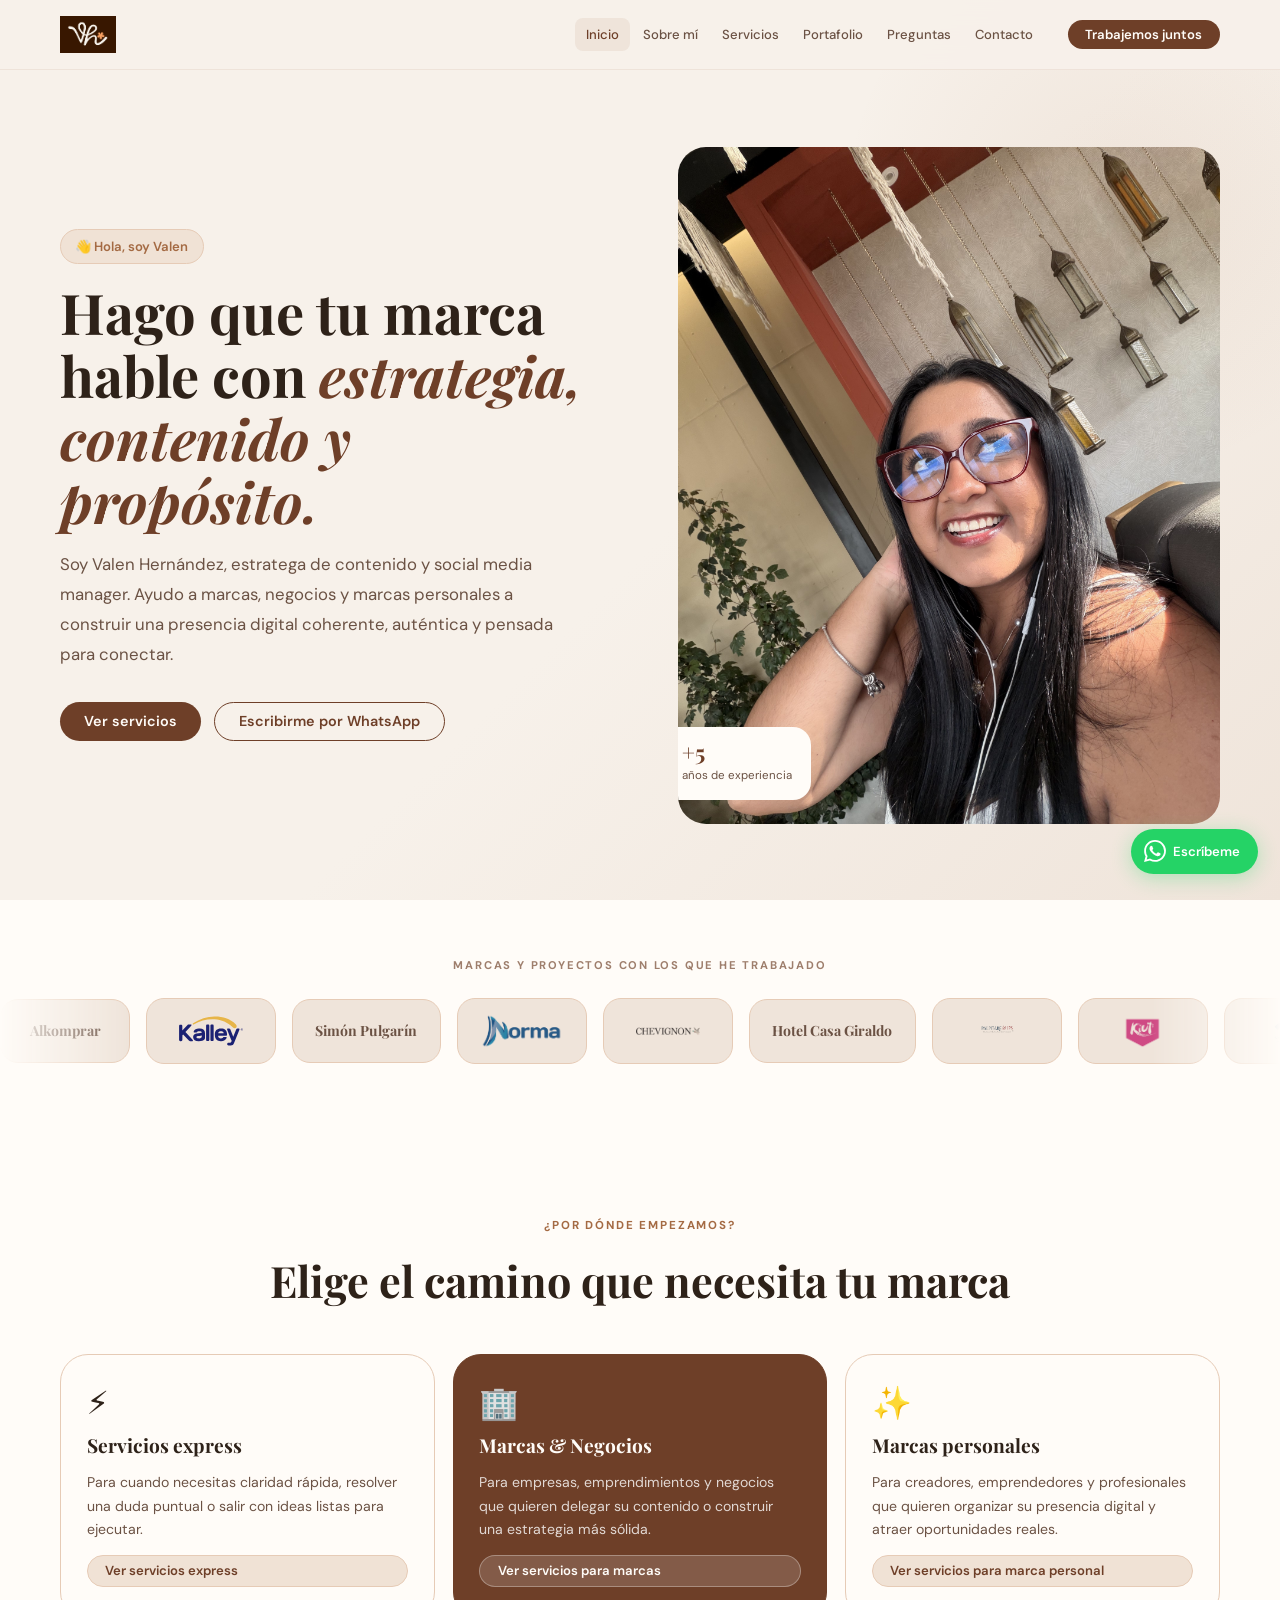
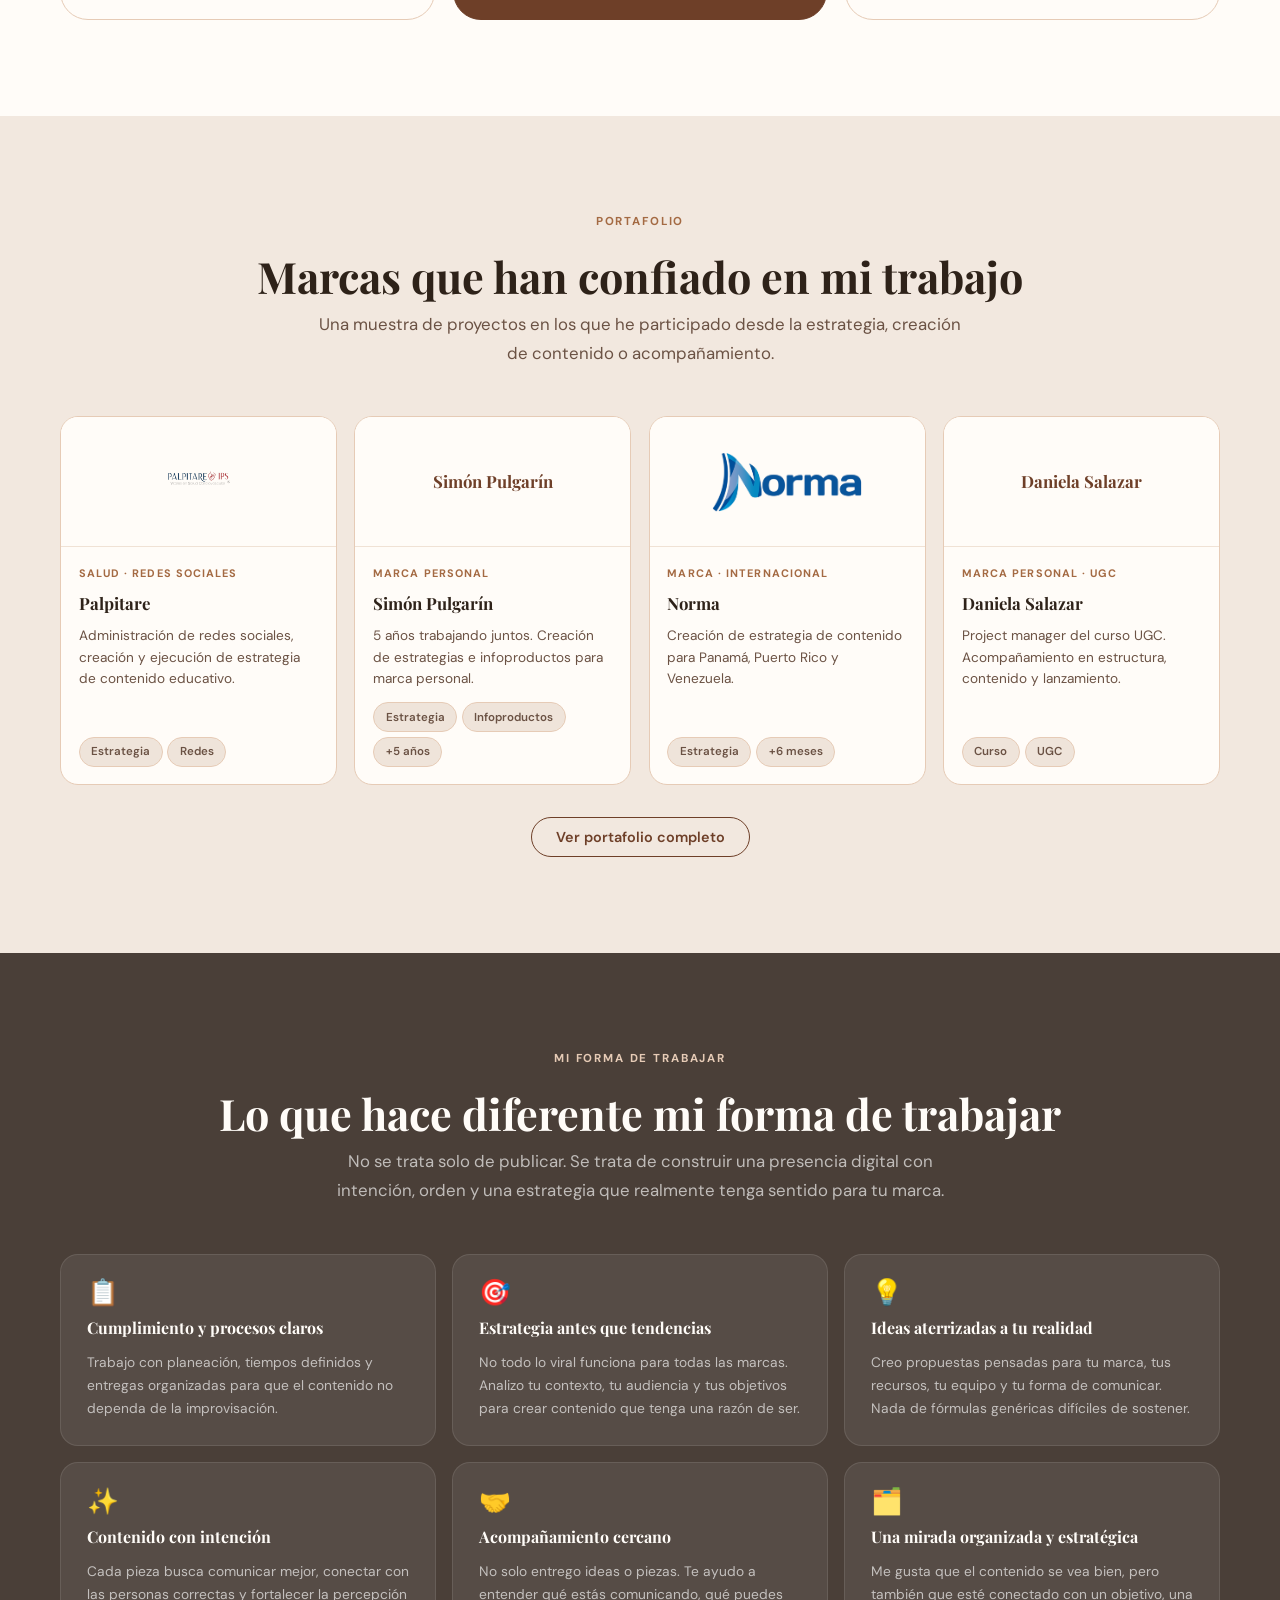
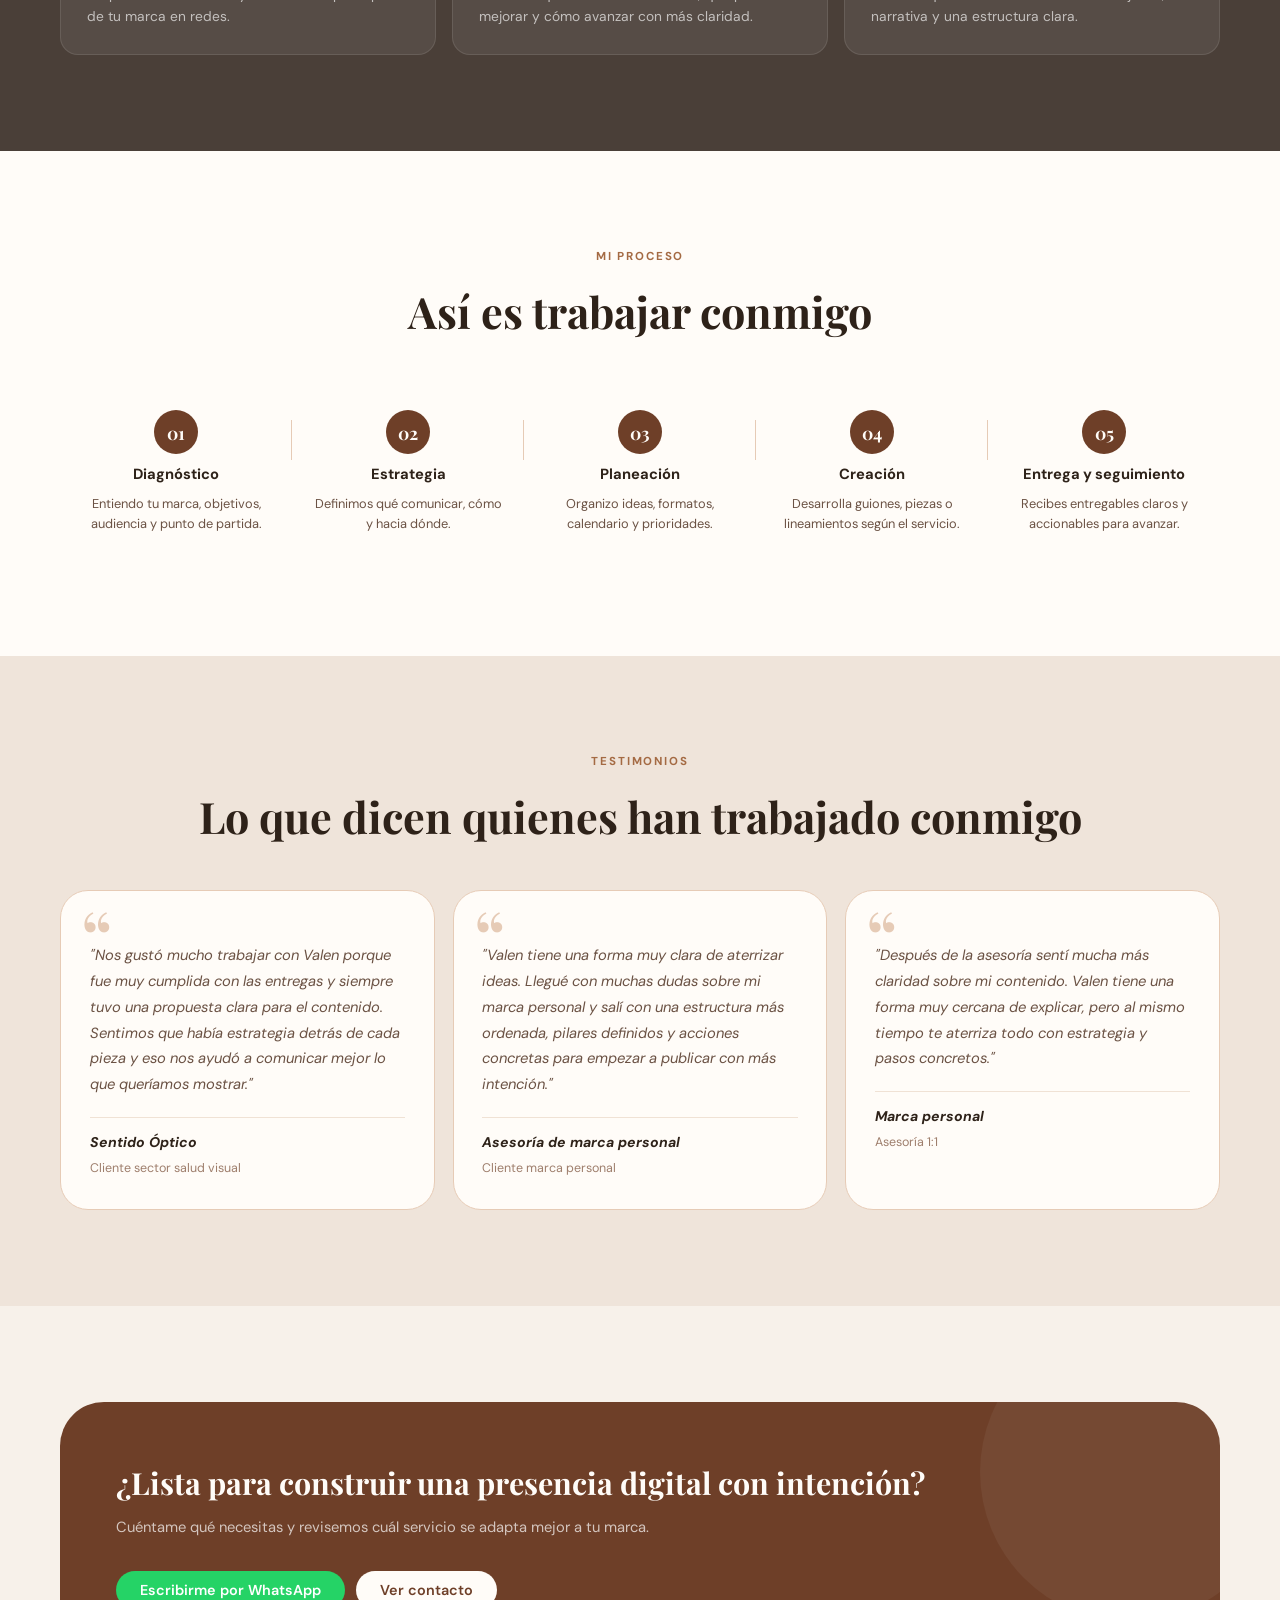
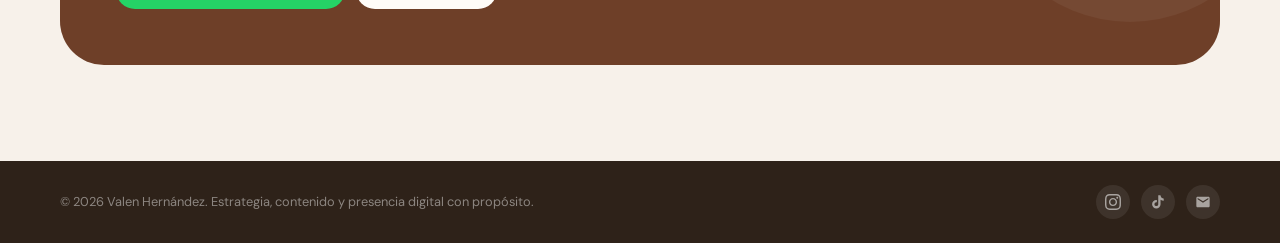
==== index.html @ d4bdb326 "Portfolio Valen Hernández v2 - sitio completo" ====
<!DOCTYPE html>
<html lang="es">
<head>
  <meta charset="UTF-8" />
  <meta name="viewport" content="width=device-width, initial-scale=1.0" />
  <title>Valen Hernández · Estratega de Contenido y Social Media Manager</title>
  <meta name="description" content="Ayudo a marcas, negocios y marcas personales a construir una presencia digital coherente, auténtica y pensada para conectar." />
  <meta property="og:title" content="Valen Hernández · Estratega de Contenido" />
  <meta property="og:description" content="Estrategia, contenido y presencia digital con propósito." />
  <meta property="og:url" content="https://soyvalenhernandez.com" />
  <link rel="icon" href="assets/icons/favicon.png" />
  <link rel="preconnect" href="https://fonts.googleapis.com" />
  <link rel="preconnect" href="https://fonts.gstatic.com" crossorigin />
  <link href="https://fonts.googleapis.com/css2?family=Playfair+Display:ital,wght@0,400;0,600;0,700;1,400&family=DM+Sans:opsz,wght@9..40,300;9..40,400;9..40,500;9..40,600&display=swap" rel="stylesheet" />
  <link rel="stylesheet" href="styles.css" />
</head>
<body>
<header class="navbar" id="navbar">
  <div class="navbar__inner">
    <a href="index.html" class="navbar__logo"><img src="assets/logos/logo.png" alt="Valen Hernández" class="navbar__logo-img" /></a>
    <nav class="navbar__nav" aria-label="Navegación principal">
      <a href="index.html" class="nav-link active">Inicio</a>
      <a href="sobre-mi.html" class="nav-link">Sobre mí</a>
      <a href="servicios.html" class="nav-link">Servicios</a>
      <a href="portafolio.html" class="nav-link">Portafolio</a>
      <a href="faq.html" class="nav-link">Preguntas</a>
      <a href="contacto.html" class="nav-link">Contacto</a>
    </nav>
    <a href="https://wa.me/573104704939?text=Hola%20Valen%2C%20quiero%20información%20sobre%20tus%20servicios" class="btn btn-primary btn-sm navbar__cta" target="_blank" rel="noopener">Trabajemos juntos</a>
    <button class="hamburger" id="hamburger" aria-label="Abrir menú" aria-expanded="false"><span></span><span></span><span></span></button>
  </div>
</header>
<div class="mobile-menu" id="mobileMenu" aria-hidden="true">
  <a href="index.html" class="nav-link">Inicio</a>
  <a href="sobre-mi.html" class="nav-link">Sobre mí</a>
  <a href="servicios.html" class="nav-link">Servicios</a>
  <a href="portafolio.html" class="nav-link">Portafolio</a>
  <a href="faq.html" class="nav-link">Preguntas frecuentes</a>
  <a href="contacto.html" class="nav-link">Contacto</a>
  <a href="https://wa.me/573104704939?text=Hola%20Valen%2C%20quiero%20información%20sobre%20tus%20servicios" class="btn btn-primary" target="_blank" rel="noopener">Escribirme por WhatsApp</a>
</div>
<main>

<!-- HERO -->
<section class="hero" aria-label="Presentación principal">
  <div class="container">
    <div class="hero__grid">
      <div class="hero__text">
        <span class="hero__eyebrow reveal">👋 Hola, soy Valen</span>
        <h1 class="hero__title reveal">Hago que tu marca hable con <em>estrategia, contenido y propósito.</em></h1>
        <p class="hero__desc reveal">Soy Valen Hernández, estratega de contenido y social media manager. Ayudo a marcas, negocios y marcas personales a construir una presencia digital coherente, auténtica y pensada para conectar.</p>
        <div class="hero__btns reveal">
          <a href="servicios.html" class="btn btn-primary">Ver servicios</a>
          <a href="https://wa.me/573104704939?text=Hola%20Valen%2C%20quiero%20información%20sobre%20tus%20servicios" class="btn btn-outline" target="_blank" rel="noopener">Escribirme por WhatsApp</a>
        </div>
      </div>
      <div class="hero__photo-col reveal from-right">
        <div class="hero__photo-frame">
          <img src="assets/images/foto-hero.jpg" alt="Valen Hernández" onload="this.nextElementSibling.style.display='none'" onerror="this.style.display='none'" />
          <div class="hero__photo-placeholder"><span style="font-size:2.5rem">📸</span><span>Tu foto aquí<br><small>assets/images/foto-hero.jpg</small></span></div>
          <div class="hero__badge"><span class="hero__badge-num">+5</span><span class="hero__badge-text">años de experiencia</span></div>
        </div>
        <div class="hero__deco"></div>
      </div>
    </div>
  </div>
</section>

<!-- CLIENTS -->
<section class="clients-section" aria-label="Marcas con las que he trabajado">
  <p class="clients-section__label">Marcas y proyectos con los que he trabajado</p>
  <div class="carousel-track-wrap">
    <div class="carousel-track">
      <div class="carousel-item carousel-item--text">Alkomprar</div>
      <div class="carousel-item"><img src="assets/logos/kalley.svg" alt="Kalley" /></div>
      <div class="carousel-item carousel-item--text">Simón Pulgarín</div>
      <div class="carousel-item"><img src="assets/logos/norma.png" alt="Norma" /></div>
      <div class="carousel-item"><img src="assets/logos/chevignon.png" alt="Chevignon" /></div>
      <div class="carousel-item carousel-item--text">Hotel Casa Giraldo</div>
      <div class="carousel-item"><img src="assets/logos/palpitare.png" alt="Palpitare" /></div>
      <div class="carousel-item"><img src="assets/logos/kiut.png" alt="Kiut" /></div>
      <div class="carousel-item"><img src="assets/logos/sentido-optico.png" alt="Sentido Óptico" /></div>
      <div class="carousel-item carousel-item--text">Daniela Salazar</div>
      <div class="carousel-item carousel-item--text">Alkomprar</div>
      <div class="carousel-item"><img src="assets/logos/kalley.svg" alt="Kalley" /></div>
      <div class="carousel-item carousel-item--text">Simón Pulgarín</div>
      <div class="carousel-item"><img src="assets/logos/norma.png" alt="Norma" /></div>
      <div class="carousel-item"><img src="assets/logos/chevignon.png" alt="Chevignon" /></div>
      <div class="carousel-item carousel-item--text">Hotel Casa Giraldo</div>
      <div class="carousel-item"><img src="assets/logos/palpitare.png" alt="Palpitare" /></div>
      <div class="carousel-item"><img src="assets/logos/kiut.png" alt="Kiut" /></div>
      <div class="carousel-item"><img src="assets/logos/sentido-optico.png" alt="Sentido Óptico" /></div>
      <div class="carousel-item carousel-item--text">Daniela Salazar</div>
    </div>
  </div>
</section>

<!-- CAMINOS -->
<section class="section section--bg-white" aria-label="Caminos">
  <div class="container">
    <div class="section__head centered">
      <span class="section-label reveal">¿Por dónde empezamos?</span>
      <h2 class="section-title reveal">Elige el camino que necesita tu marca</h2>
    </div>
    <div class="paths-grid">
      <div class="path-card reveal"><div class="path-card__icon">⚡</div><h3 class="path-card__title">Servicios express</h3><p class="path-card__desc">Para cuando necesitas claridad rápida, resolver una duda puntual o salir con ideas listas para ejecutar.</p><a href="servicios.html#express" class="btn btn-cream btn-sm">Ver servicios express</a></div>
      <div class="path-card path-card--featured reveal"><div class="path-card__icon">🏢</div><h3 class="path-card__title">Marcas &amp; Negocios</h3><p class="path-card__desc">Para empresas, emprendimientos y negocios que quieren delegar su contenido o construir una estrategia más sólida.</p><a href="servicios.html#marcas" class="btn btn-cream btn-sm">Ver servicios para marcas</a></div>
      <div class="path-card reveal"><div class="path-card__icon">✨</div><h3 class="path-card__title">Marcas personales</h3><p class="path-card__desc">Para creadores, emprendedores y profesionales que quieren organizar su presencia digital y atraer oportunidades reales.</p><a href="servicios.html#personal" class="btn btn-cream btn-sm">Ver servicios para marca personal</a></div>
    </div>
  </div>
</section>

<!-- PORTAFOLIO DESTACADO -->
<section class="section section--bg-section" aria-label="Portafolio destacado">
  <div class="container">
    <div class="section__head centered">
      <span class="section-label reveal">Portafolio</span>
      <h2 class="section-title reveal">Marcas que han confiado en mi trabajo</h2>
      <p class="section-subtitle reveal">Una muestra de proyectos en los que he participado desde la estrategia, creación de contenido o acompañamiento.</p>
    </div>
    <div class="portfolio-grid">
      <div class="portfolio-card reveal" onclick="window.location.href='portafolio.html'">
        <div class="portfolio-card__thumb"><img src="assets/logos/palpitare.png" alt="Palpitare" /><div class="portfolio-card__overlay"><span>Ver más →</span></div></div>
        <div class="portfolio-card__body"><span class="portfolio-card__cat">Salud · Redes sociales</span><h3 class="portfolio-card__name">Palpitare</h3><p class="portfolio-card__desc">Administración de redes sociales, creación y ejecución de estrategia de contenido educativo.</p><div class="portfolio-card__chips"><span class="chip">Estrategia</span><span class="chip">Redes</span></div></div>
      </div>
      <div class="portfolio-card reveal" onclick="window.location.href='portafolio.html'">
        <div class="portfolio-card__thumb portfolio-card__thumb--text">Simón Pulgarín<div class="portfolio-card__overlay"><span>Ver más →</span></div></div>
        <div class="portfolio-card__body"><span class="portfolio-card__cat">Marca personal</span><h3 class="portfolio-card__name">Simón Pulgarín</h3><p class="portfolio-card__desc">5 años trabajando juntos. Creación de estrategias e infoproductos para marca personal.</p><div class="portfolio-card__chips"><span class="chip">Estrategia</span><span class="chip">Infoproductos</span><span class="chip">+5 años</span></div></div>
      </div>
      <div class="portfolio-card reveal" onclick="window.location.href='portafolio.html'">
        <div class="portfolio-card__thumb"><img src="assets/logos/norma.png" alt="Norma" /><div class="portfolio-card__overlay"><span>Ver más →</span></div></div>
        <div class="portfolio-card__body"><span class="portfolio-card__cat">Marca · Internacional</span><h3 class="portfolio-card__name">Norma</h3><p class="portfolio-card__desc">Creación de estrategia de contenido para Panamá, Puerto Rico y Venezuela.</p><div class="portfolio-card__chips"><span class="chip">Estrategia</span><span class="chip">+6 meses</span></div></div>
      </div>
      <div class="portfolio-card reveal" onclick="window.location.href='portafolio.html'">
        <div class="portfolio-card__thumb portfolio-card__thumb--text">Daniela Salazar<div class="portfolio-card__overlay"><span>Ver más →</span></div></div>
        <div class="portfolio-card__body"><span class="portfolio-card__cat">Marca personal · UGC</span><h3 class="portfolio-card__name">Daniela Salazar</h3><p class="portfolio-card__desc">Project manager del curso UGC. Acompañamiento en estructura, contenido y lanzamiento.</p><div class="portfolio-card__chips"><span class="chip">Curso</span><span class="chip">UGC</span></div></div>
      </div>
    </div>
    <div style="text-align:center;margin-top:2rem" class="reveal"><a href="portafolio.html" class="btn btn-outline">Ver portafolio completo</a></div>
  </div>
</section>

<!-- DIFERENCIADORES -->
<section class="section section--bg-dark" aria-label="Mi forma de trabajar">
  <div class="container">
    <div class="section__head centered">
      <span class="section-label reveal">Mi forma de trabajar</span>
      <h2 class="section-title reveal">Lo que hace diferente mi forma de trabajar</h2>
      <p class="section-subtitle reveal">No se trata solo de publicar. Se trata de construir una presencia digital con intención, orden y una estrategia que realmente tenga sentido para tu marca.</p>
    </div>
    <div class="diff-grid">
      <div class="diff-card reveal"><div class="diff-card__icon">📋</div><h3 class="diff-card__title">Cumplimiento y procesos claros</h3><p class="diff-card__desc">Trabajo con planeación, tiempos definidos y entregas organizadas para que el contenido no dependa de la improvisación.</p></div>
      <div class="diff-card reveal"><div class="diff-card__icon">🎯</div><h3 class="diff-card__title">Estrategia antes que tendencias</h3><p class="diff-card__desc">No todo lo viral funciona para todas las marcas. Analizo tu contexto, tu audiencia y tus objetivos para crear contenido que tenga una razón de ser.</p></div>
      <div class="diff-card reveal"><div class="diff-card__icon">💡</div><h3 class="diff-card__title">Ideas aterrizadas a tu realidad</h3><p class="diff-card__desc">Creo propuestas pensadas para tu marca, tus recursos, tu equipo y tu forma de comunicar. Nada de fórmulas genéricas difíciles de sostener.</p></div>
      <div class="diff-card reveal"><div class="diff-card__icon">✨</div><h3 class="diff-card__title">Contenido con intención</h3><p class="diff-card__desc">Cada pieza busca comunicar mejor, conectar con las personas correctas y fortalecer la percepción de tu marca en redes.</p></div>
      <div class="diff-card reveal"><div class="diff-card__icon">🤝</div><h3 class="diff-card__title">Acompañamiento cercano</h3><p class="diff-card__desc">No solo entrego ideas o piezas. Te ayudo a entender qué estás comunicando, qué puedes mejorar y cómo avanzar con más claridad.</p></div>
      <div class="diff-card reveal"><div class="diff-card__icon">🗂️</div><h3 class="diff-card__title">Una mirada organizada y estratégica</h3><p class="diff-card__desc">Me gusta que el contenido se vea bien, pero también que esté conectado con un objetivo, una narrativa y una estructura clara.</p></div>
    </div>
  </div>
</section>

<!-- PROCESO -->
<section class="section section--bg-white" aria-label="Proceso">
  <div class="container">
    <div class="section__head centered">
      <span class="section-label reveal">Mi proceso</span>
      <h2 class="section-title reveal">Así es trabajar conmigo</h2>
    </div>
    <div class="process-list">
      <div class="process-step reveal"><div class="process-step__num">01</div><h3 class="process-step__title">Diagnóstico</h3><p class="process-step__desc">Entiendo tu marca, objetivos, audiencia y punto de partida.</p></div>
      <div class="process-step reveal"><div class="process-step__num">02</div><h3 class="process-step__title">Estrategia</h3><p class="process-step__desc">Definimos qué comunicar, cómo y hacia dónde.</p></div>
      <div class="process-step reveal"><div class="process-step__num">03</div><h3 class="process-step__title">Planeación</h3><p class="process-step__desc">Organizo ideas, formatos, calendario y prioridades.</p></div>
      <div class="process-step reveal"><div class="process-step__num">04</div><h3 class="process-step__title">Creación</h3><p class="process-step__desc">Desarrolla guiones, piezas o lineamientos según el servicio.</p></div>
      <div class="process-step reveal"><div class="process-step__num">05</div><h3 class="process-step__title">Entrega y seguimiento</h3><p class="process-step__desc">Recibes entregables claros y accionables para avanzar.</p></div>
    </div>
  </div>
</section>

<!-- TESTIMONIOS -->
<section class="section section--bg-warm" aria-label="Testimonios">
  <div class="container">
    <div class="section__head centered">
      <span class="section-label reveal">Testimonios</span>
      <h2 class="section-title reveal">Lo que dicen quienes han trabajado conmigo</h2>
    </div>
    <div class="testimonials-grid">
      <blockquote class="testimonial-card reveal"><p class="testimonial-card__text">"Nos gustó mucho trabajar con Valen porque fue muy cumplida con las entregas y siempre tuvo una propuesta clara para el contenido. Sentimos que había estrategia detrás de cada pieza y eso nos ayudó a comunicar mejor lo que queríamos mostrar."</p><footer class="testimonial-card__footer"><cite class="testimonial-card__name">Sentido Óptico</cite><span class="testimonial-card__role">Cliente sector salud visual</span></footer></blockquote>
      <blockquote class="testimonial-card reveal"><p class="testimonial-card__text">"Valen tiene una forma muy clara de aterrizar ideas. Llegué con muchas dudas sobre mi marca personal y salí con una estructura más ordenada, pilares definidos y acciones concretas para empezar a publicar con más intención."</p><footer class="testimonial-card__footer"><cite class="testimonial-card__name">Asesoría de marca personal</cite><span class="testimonial-card__role">Cliente marca personal</span></footer></blockquote>
      <blockquote class="testimonial-card reveal"><p class="testimonial-card__text">"Después de la asesoría sentí mucha más claridad sobre mi contenido. Valen tiene una forma muy cercana de explicar, pero al mismo tiempo te aterriza todo con estrategia y pasos concretos."</p><footer class="testimonial-card__footer"><cite class="testimonial-card__name">Marca personal</cite><span class="testimonial-card__role">Asesoría 1:1</span></footer></blockquote>
    </div>
  </div>
</section>

<!-- CTA -->
<section class="section"><div class="container"><div class="cta-banner reveal scale-in"><div class="cta-banner__text"><h2 class="cta-banner__title">¿Lista para construir una presencia digital con intención?</h2><p class="cta-banner__sub">Cuéntame qué necesitas y revisemos cuál servicio se adapta mejor a tu marca.</p></div><div class="cta-banner__btns"><a href="https://wa.me/573104704939?text=Hola%20Valen%2C%20quiero%20información%20sobre%20tus%20servicios" class="btn btn-wa" target="_blank" rel="noopener">Escribirme por WhatsApp</a><a href="contacto.html" class="btn btn-white">Ver contacto</a></div></div></div></section>

</main>
<footer class="footer"><div class="container footer__inner"><p class="footer__copy">© 2026 Valen Hernández. Estrategia, contenido y presencia digital con propósito.</p><div class="footer__social"><a href="https://www.instagram.com/vaalenhernandez_" target="_blank" rel="noopener" aria-label="Instagram"><svg width="16" height="16" viewBox="0 0 24 24" fill="currentColor"><path d="M12 2.163c3.204 0 3.584.012 4.85.07 3.252.148 4.771 1.691 4.919 4.919.058 1.265.069 1.645.069 4.849 0 3.205-.012 3.584-.069 4.849-.149 3.225-1.664 4.771-4.919 4.919-1.266.058-1.644.07-4.85.07-3.204 0-3.584-.012-4.849-.07-3.26-.149-4.771-1.699-4.919-4.92-.058-1.265-.07-1.644-.07-4.849 0-3.204.013-3.583.07-4.849.149-3.227 1.664-4.771 4.919-4.919 1.266-.057 1.645-.069 4.849-.069zm0-2.163c-3.259 0-3.667.014-4.947.072-4.358.2-6.78 2.618-6.98 6.98-.059 1.281-.073 1.689-.073 4.948 0 3.259.014 3.668.072 4.948.2 4.358 2.618 6.78 6.98 6.98 1.281.058 1.689.072 4.948.072 3.259 0 3.668-.014 4.948-.072 4.354-.2 6.782-2.618 6.979-6.98.059-1.28.073-1.689.073-4.948 0-3.259-.014-3.667-.072-4.947-.196-4.354-2.617-6.78-6.979-6.98-1.281-.059-1.69-.073-4.949-.073zm0 5.838c-3.403 0-6.162 2.759-6.162 6.162s2.759 6.163 6.162 6.163 6.162-2.759 6.162-6.163c0-3.403-2.759-6.162-6.162-6.162zm0 10.162c-2.209 0-4-1.79-4-4 0-2.209 1.791-4 4-4s4 1.791 4 4c0 2.21-1.791 4-4 4zm6.406-11.845c-.796 0-1.441.645-1.441 1.44s.645 1.44 1.441 1.44c.795 0 1.439-.645 1.439-1.44s-.644-1.44-1.439-1.44z"/></svg></a><a href="https://www.tiktok.com/@vaalenhernandez_" target="_blank" rel="noopener" aria-label="TikTok"><svg width="16" height="16" viewBox="0 0 24 24" fill="currentColor"><path d="M19.59 6.69a4.83 4.83 0 01-3.77-4.25V2h-3.45v13.67a2.89 2.89 0 01-2.88 2.5 2.89 2.89 0 01-2.89-2.89 2.89 2.89 0 012.89-2.89c.28 0 .54.04.79.1V9.01a6.33 6.33 0 00-.79-.05 6.34 6.34 0 00-6.34 6.34 6.34 6.34 0 006.34 6.34 6.34 6.34 0 006.33-6.34V8.69a8.18 8.18 0 004.78 1.52V6.76a4.85 4.85 0 01-1.01-.07z"/></svg></a><a href="mailto:Valen0118h@gmail.com" aria-label="Correo"><svg width="16" height="16" viewBox="0 0 24 24" fill="currentColor"><path d="M20 4H4c-1.1 0-2 .9-2 2v12c0 1.1.9 2 2 2h16c1.1 0 2-.9 2-2V6c0-1.1-.9-2-2-2zm0 4l-8 5-8-5V6l8 5 8-5v2z"/></svg></a></div></div></footer>
<a href="https://wa.me/573104704939?text=Hola%20Valen%2C%20quiero%20información%20sobre%20tus%20servicios" class="wa-float" target="_blank" rel="noopener" aria-label="WhatsApp"><svg width="22" height="22" viewBox="0 0 24 24" fill="currentColor"><path d="M17.472 14.382c-.297-.149-1.758-.867-2.03-.967-.273-.099-.471-.148-.67.15-.197.297-.767.966-.94 1.164-.173.199-.347.223-.644.075-.297-.15-1.255-.463-2.39-1.475-.883-.788-1.48-1.761-1.653-2.059-.173-.297-.018-.458.13-.606.134-.133.298-.347.446-.52.149-.174.198-.298.298-.497.099-.198.05-.371-.025-.52-.075-.149-.669-1.612-.916-2.207-.242-.579-.487-.5-.669-.51-.173-.008-.371-.01-.57-.01-.198 0-.52.074-.792.372-.272.297-1.04 1.016-1.04 2.479 0 1.462 1.065 2.875 1.213 3.074.149.198 2.096 3.2 5.077 4.487.709.306 1.262.489 1.694.625.712.227 1.36.195 1.871.118.571-.085 1.758-.719 2.006-1.413.248-.694.248-1.289.173-1.413-.074-.124-.272-.198-.57-.347m-5.421 7.403h-.004a9.87 9.87 0 01-5.031-1.378l-.361-.214-3.741.982.998-3.648-.235-.374a9.86 9.86 0 01-1.51-5.26c.001-5.45 4.436-9.884 9.888-9.884 2.64 0 5.122 1.03 6.988 2.898a9.825 9.825 0 012.893 6.994c-.003 5.45-4.437 9.884-9.885 9.884m8.413-18.297A11.815 11.815 0 0012.05 0C5.495 0 .16 5.335.157 11.892c0 2.096.547 4.142 1.588 5.945L.057 24l6.305-1.654a11.882 11.882 0 005.683 1.448h.005c6.554 0 11.89-5.335 11.893-11.893a11.821 11.821 0 00-3.48-8.413z"/></svg><span class="wa-float__label">Escríbeme</span></a>
<button class="back-top" id="backTop" aria-label="Volver arriba">↑</button>
<script src="script.js"></script>
</body>
</html>
---- styles.css ----
/* =============================================
   VALEN HERNÁNDEZ · PORTFOLIO v2
   styles.css — shared across all pages
   ============================================= */

:root {
  --bg:         #F7F1EA;
  --bg-warm:    #EFE4DA;
  --bg-section: #F2E8DF;
  --bg-dark:    #4A3F38;
  --brown:      #6E3F28;
  --brown-mid:  #A46A43;
  --cream:      #E6CBB6;
  --cream-light:#F0E2D5;
  --text:       #2E2219;
  --text-mid:   #6B5244;
  --text-light: #9E7E6C;
  --white:      #FFFCF8;
  --accent:     #A46A43;
  --green:      #25D366;

  --radius-sm:  10px;
  --radius-md:  18px;
  --radius-lg:  28px;
  --radius-xl:  44px;

  --shadow-sm:  0 2px 12px rgba(59,45,39,.07);
  --shadow-md:  0 8px 32px rgba(59,45,39,.12);
  --shadow-lg:  0 24px 64px rgba(59,45,39,.16);

  --font-heading: 'Playfair Display', Georgia, serif;
  --font-body:    'DM Sans', system-ui, sans-serif;

  --nav-h: 70px;
  --max-w: 1160px;
  --gap:   clamp(16px, 3vw, 40px);
}

/* --- RESET --- */
*, *::before, *::after { box-sizing: border-box; margin: 0; padding: 0; }
html { scroll-behavior: smooth; }
body {
  font-family: var(--font-body);
  background: var(--bg);
  color: var(--text);
  line-height: 1.65;
  overflow-x: hidden;
}
img { max-width: 100%; height: auto; display: block; }
a   { color: inherit; text-decoration: none; }
button { cursor: pointer; border: none; background: none; font-family: inherit; }
ul { list-style: none; }

.container {
  width: min(var(--max-w), 100% - 40px);
  margin-inline: auto;
}

/* --- TYPOGRAPHY UTILITIES --- */
.section-label {
  display: inline-block;
  font-size: .72rem;
  font-weight: 700;
  letter-spacing: .16em;
  text-transform: uppercase;
  color: var(--brown-mid);
  margin-bottom: .75rem;
}
.section-title {
  font-family: var(--font-heading);
  font-size: clamp(1.75rem, 3.5vw, 2.7rem);
  font-weight: 700;
  line-height: 1.18;
  color: var(--text);
}
.section-title em { font-style: italic; color: var(--brown); }
.section-subtitle {
  font-size: clamp(.95rem, 1.5vw, 1.05rem);
  color: var(--text-mid);
  line-height: 1.75;
  max-width: 660px;
}
.text-center { text-align: center; }
.text-center .section-subtitle { margin-inline: auto; }

/* --- BUTTONS --- */
.btn {
  display: inline-flex;
  align-items: center;
  gap: .45rem;
  padding: .72rem 1.5rem;
  border-radius: 50px;
  font-family: var(--font-body);
  font-size: .9rem;
  font-weight: 600;
  transition: transform .22s, box-shadow .22s, background .22s, color .22s, border-color .22s;
  cursor: pointer;
  white-space: nowrap;
  line-height: 1;
}
.btn:hover  { transform: translateY(-2px); box-shadow: var(--shadow-md); }
.btn:active { transform: translateY(0); box-shadow: none; }

.btn-primary   { background: var(--brown); color: var(--white); }
.btn-primary:hover { background: #5a3220; }
.btn-outline   { background: transparent; color: var(--brown); border: 1.5px solid var(--brown); }
.btn-outline:hover { background: var(--brown); color: var(--white); }
.btn-cream     { background: var(--cream-light); color: var(--brown); border: 1.5px solid var(--cream); }
.btn-cream:hover { background: var(--brown); color: var(--white); border-color: var(--brown); }
.btn-white     { background: var(--white); color: var(--brown); }
.btn-white:hover { background: var(--cream-light); }
.btn-wa        { background: var(--green); color: #fff; }
.btn-wa:hover  { background: #1da851; }
.btn-sm        { padding: .5rem 1.1rem; font-size: .82rem; }

/* --- CHIP --- */
.chip {
  display: inline-flex;
  align-items: center;
  padding: .28rem .72rem;
  border-radius: 50px;
  font-size: .72rem;
  font-weight: 600;
  background: var(--bg-warm);
  border: 1px solid var(--cream);
  color: var(--text-mid);
}

/* =============================================
   SCROLL REVEAL
   ============================================= */
.reveal {
  opacity: 0;
  transform: translateY(28px);
  transition: opacity .6s ease, transform .6s ease;
}
.reveal.from-left  { transform: translateX(-28px); }
.reveal.from-right { transform: translateX(28px); }
.reveal.scale-in   { transform: scale(.95); }
.reveal.visible    { opacity: 1; transform: none; }

/* =============================================
   NAVBAR
   ============================================= */
.navbar {
  position: fixed;
  top: 0; left: 0; right: 0;
  z-index: 900;
  height: var(--nav-h);
  background: rgba(247,241,234,.94);
  backdrop-filter: blur(14px);
  -webkit-backdrop-filter: blur(14px);
  border-bottom: 1px solid rgba(164,106,67,.10);
  transition: box-shadow .3s;
}
.navbar.scrolled { box-shadow: var(--shadow-sm); }

.navbar__inner {
  display: flex;
  align-items: center;
  height: 100%;
  gap: 1rem;
  width: min(var(--max-w), 100% - 40px);
  margin-inline: auto;
}
.navbar__logo { display: flex; align-items: center; flex-shrink: 0; }
.navbar__logo-img { height: 38px; width: auto; display: block; object-fit: contain; }
.logo-name  { font-family: var(--font-heading); font-size: 1.05rem; font-weight: 700; color: var(--brown); }
.logo-role  { font-size: .65rem; color: var(--text-light); letter-spacing: .05em; }

.navbar__nav { display: flex; align-items: center; gap: .1rem; margin-left: auto; }
.nav-link {
  font-size: .82rem; font-weight: 500; color: var(--text-mid);
  padding: .38rem .7rem; border-radius: 8px;
  transition: background .18s, color .18s; white-space: nowrap;
}
.nav-link:hover, .nav-link.active { background: var(--bg-warm); color: var(--brown); }
.navbar__cta { margin-left: .5rem; flex-shrink: 0; }

.hamburger {
  display: none; flex-direction: column; justify-content: center;
  gap: 5px; width: 36px; height: 36px; margin-left: auto; flex-shrink: 0;
}
.hamburger span {
  display: block; width: 22px; height: 2px; background: var(--brown);
  border-radius: 2px; transition: transform .3s, opacity .3s, width .3s;
}
.hamburger.open span:nth-child(1) { transform: translateY(7px) rotate(45deg); }
.hamburger.open span:nth-child(2) { opacity: 0; width: 0; }
.hamburger.open span:nth-child(3) { transform: translateY(-7px) rotate(-45deg); }

.mobile-menu {
  position: fixed;
  inset: var(--nav-h) 0 0 0;
  background: var(--white);
  z-index: 850;
  display: flex; flex-direction: column;
  padding: 1.5rem; gap: .3rem;
  transform: translateX(100%);
  transition: transform .38s cubic-bezier(.4,0,.2,1);
  overflow-y: auto;
}
.mobile-menu.open { transform: translateX(0); }
.mobile-menu .nav-link { font-size: 1.05rem; padding: .85rem 1rem; border-radius: var(--radius-sm); border-bottom: 1px solid var(--cream-light); }
.mobile-menu .btn { margin-top: 1rem; width: 100%; justify-content: center; }

/* =============================================
   BREADCRUMB
   ============================================= */
.breadcrumb {
  padding: calc(var(--nav-h) + 16px) 0 0;
  font-size: .8rem; color: var(--text-light);
}
.breadcrumb a { color: var(--brown-mid); }
.breadcrumb a:hover { text-decoration: underline; }
.breadcrumb span { margin-inline: .35rem; }

/* =============================================
   PAGE HERO (subpages)
   ============================================= */
.page-hero {
  padding: calc(var(--nav-h) + 48px) 0 64px;
  background: linear-gradient(135deg, var(--bg) 0%, var(--bg-warm) 100%);
  position: relative; overflow: hidden;
}
.page-hero::before {
  content: '';
  position: absolute;
  width: 400px; height: 400px;
  border-radius: 50%;
  background: radial-gradient(circle, rgba(164,106,67,.1) 0%, transparent 70%);
  top: -100px; right: -80px; pointer-events: none;
}
.page-hero__inner { max-width: 680px; }
.page-hero__label { display: block; margin-bottom: .6rem; }
.page-hero__title { margin-bottom: .8rem; }
.page-hero__desc  { font-size: 1rem; color: var(--text-mid); line-height: 1.75; }

/* =============================================
   SECTION WRAPPER
   ============================================= */
.section { padding: 96px 0; }
.section--bg-warm    { background: var(--bg-warm); }
.section--bg-white   { background: var(--white); }
.section--bg-dark    { background: var(--bg-dark); }
.section--bg-section { background: var(--bg-section); }

.section__head { margin-bottom: 3rem; display: flex; flex-direction: column; gap: .5rem; }
.section__head.centered { align-items: center; text-align: center; }

/* =============================================
   HOME — HERO
   ============================================= */
.hero {
  min-height: 100vh;
  display: flex; align-items: center;
  padding-top: var(--nav-h);
  background: linear-gradient(135deg, var(--bg) 55%, var(--bg-warm) 100%);
  position: relative; overflow: hidden;
}
.hero::after {
  content: '';
  position: absolute;
  width: 560px; height: 560px; border-radius: 50%;
  background: radial-gradient(circle, rgba(164,106,67,.09) 0%, transparent 70%);
  top: -80px; right: -120px; pointer-events: none;
}
.hero__grid {
  display: grid;
  grid-template-columns: 1fr 1fr;
  gap: clamp(2rem, 6vw, 5rem);
  align-items: center;
  padding-block: 64px;
}
.hero__eyebrow {
  display: inline-flex; align-items: center; gap: .4rem;
  font-size: .82rem; font-weight: 600; color: var(--brown-mid);
  background: var(--cream-light); border: 1px solid var(--cream);
  border-radius: 50px; padding: .35rem .9rem; margin-bottom: 1.1rem;
}
.hero__title {
  font-family: var(--font-heading);
  font-size: clamp(2.1rem, 4.5vw, 3.5rem);
  font-weight: 700; line-height: 1.12; color: var(--text); margin-bottom: 1.1rem;
}
.hero__title em { font-style: italic; color: var(--brown); }
.hero__desc {
  font-size: clamp(.95rem, 1.5vw, 1.05rem); color: var(--text-mid);
  line-height: 1.78; max-width: 500px; margin-bottom: 2rem;
}
.hero__btns { display: flex; flex-wrap: wrap; gap: .8rem; }

.hero__photo-col { position: relative; }
.hero__photo-frame {
  border-radius: var(--radius-lg); overflow: hidden;
  aspect-ratio: 4/5; background: var(--cream); position: relative;
}
.hero__photo-frame img { width: 100%; height: 100%; object-fit: cover; }
.hero__photo-placeholder {
  position: absolute; inset: 0;
  display: flex; flex-direction: column; align-items: center; justify-content: center;
  gap: .5rem; color: var(--text-light); font-size: .82rem;
  text-align: center; padding: 1rem; background: var(--cream);
}
.hero__badge {
  position: absolute; bottom: 24px; left: -16px;
  background: var(--white); border-radius: var(--radius-md);
  padding: .9rem 1.2rem; box-shadow: var(--shadow-md);
  display: flex; flex-direction: column; gap: .15rem;
}
.hero__badge-num  { font-family: var(--font-heading); font-size: 1.4rem; font-weight: 700; color: var(--brown); line-height: 1; }
.hero__badge-text { font-size: .72rem; color: var(--text-mid); }
.hero__deco {
  position: absolute; top: -20px; right: -20px;
  width: 100px; height: 100px; border-radius: 50%;
  background: var(--cream); opacity: .5; z-index: -1;
}

/* =============================================
   CLIENTS CAROUSEL
   ============================================= */
.clients-section { padding: 56px 0; background: var(--white); overflow: hidden; }
.clients-section__label {
  text-align: center; font-size: .7rem; font-weight: 700;
  letter-spacing: .16em; text-transform: uppercase;
  color: var(--text-light); margin-bottom: 1.5rem;
}
.carousel-track-wrap {
  overflow: hidden;
  -webkit-mask-image: linear-gradient(to right, transparent 0%, black 10%, black 90%, transparent 100%);
  mask-image: linear-gradient(to right, transparent 0%, black 10%, black 90%, transparent 100%);
}
.carousel-track {
  display: flex; align-items: center; gap: 1rem;
  width: max-content;
  animation: carouselScroll 34s linear infinite;
}
.carousel-track:hover { animation-play-state: paused; }

@keyframes carouselScroll {
  0%   { transform: translateX(0); }
  100% { transform: translateX(-50%); }
}

.carousel-item {
  display: flex; align-items: center; justify-content: center;
  padding: .85rem 1.4rem;
  background: var(--bg-warm); border: 1px solid var(--cream);
  border-radius: var(--radius-md);
  min-width: 130px; min-height: 64px;
  flex-shrink: 0;
  transition: transform .2s, box-shadow .2s, background .2s;
}
.carousel-item:hover { transform: translateY(-3px); box-shadow: var(--shadow-sm); background: var(--white); }
.carousel-item img {
  height: 36px; width: auto; max-width: 120px;
  object-fit: contain;
  filter: grayscale(15%); opacity: .9;
  display: block;
  mix-blend-mode: multiply;
}
.carousel-item--text {
  font-family: var(--font-heading); font-size: .88rem;
  font-weight: 700; color: var(--text-mid); white-space: nowrap;
}

/* =============================================
   PATH CARDS (home)
   ============================================= */
.paths-grid {
  display: grid;
  grid-template-columns: repeat(3, 1fr);
  gap: 1.1rem;
}
.path-card {
  background: var(--white); border: 1px solid var(--cream);
  border-radius: var(--radius-lg); padding: 2rem 1.6rem;
  display: flex; flex-direction: column; gap: .9rem;
  transition: transform .28s, box-shadow .28s, border-color .28s;
  position: relative; overflow: hidden;
}
.path-card::before {
  content: ''; position: absolute; top: 0; left: 0; right: 0; height: 3px;
  background: var(--brown); transform: scaleX(0); transition: transform .28s; transform-origin: left;
}
.path-card:hover { transform: translateY(-6px); box-shadow: var(--shadow-md); }
.path-card:hover::before { transform: scaleX(1); }
.path-card--featured { background: var(--brown); border-color: var(--brown); }
.path-card--featured::before { background: var(--cream); }
.path-card--featured .path-card__title { color: var(--white); }
.path-card--featured .path-card__desc  { color: rgba(255,255,255,.8); }
.path-card--featured .btn-cream { background: rgba(255,255,255,.15); color: var(--white); border-color: rgba(255,255,255,.3); }
.path-card--featured .btn-cream:hover { background: var(--white); color: var(--brown); }
.path-card__icon  { font-size: 2rem; line-height: 1; }
.path-card__title { font-family: var(--font-heading); font-size: 1.2rem; font-weight: 700; color: var(--text); line-height: 1.25; }
.path-card__desc  { font-size: .88rem; color: var(--text-mid); line-height: 1.65; flex: 1; }

/* =============================================
   PORTFOLIO CARDS
   ============================================= */
.portfolio-grid {
  display: grid;
  grid-template-columns: repeat(auto-fill, minmax(260px, 1fr));
  gap: 1.1rem;
}
.portfolio-card {
  background: var(--white); border: 1px solid var(--cream);
  border-radius: var(--radius-md); overflow: hidden;
  display: flex; flex-direction: column;
  cursor: pointer; transition: transform .28s, box-shadow .28s;
}
.portfolio-card:hover { transform: translateY(-5px); box-shadow: var(--shadow-md); }

.portfolio-card__thumb {
  height: 130px; background: var(--white);
  display: flex; align-items: center; justify-content: center;
  padding: 1.2rem 1.5rem; position: relative; overflow: hidden;
  border-bottom: 1px solid var(--cream-light);
}
.portfolio-card__thumb img {
  max-height: 70px; max-width: 160px;
  width: auto; height: auto; object-fit: contain;
  mix-blend-mode: multiply;
}
.portfolio-card__thumb--text {
  font-family: var(--font-heading); font-size: 1.05rem;
  font-weight: 700; color: var(--brown); text-align: center;
}
.portfolio-card__overlay {
  position: absolute; inset: 0;
  background: rgba(110,63,40,.78);
  display: flex; align-items: center; justify-content: center;
  opacity: 0; transition: opacity .25s;
}
.portfolio-card:hover .portfolio-card__overlay { opacity: 1; }
.portfolio-card__overlay span { color: #fff; font-size: .82rem; font-weight: 600; }

.portfolio-card__body { padding: 1.1rem; display: flex; flex-direction: column; gap: .45rem; flex: 1; }
.portfolio-card__cat  { font-size: .68rem; font-weight: 700; text-transform: uppercase; letter-spacing: .1em; color: var(--brown-mid); }
.portfolio-card__name { font-family: var(--font-heading); font-size: 1.05rem; font-weight: 700; color: var(--text); }
.portfolio-card__desc { font-size: .85rem; color: var(--text-mid); line-height: 1.6; flex: 1; }
.portfolio-card__chips { display: flex; flex-wrap: wrap; gap: .3rem; margin-top: .3rem; }

/* =============================================
   PORTFOLIO MODAL
   ============================================= */
.modal-overlay {
  position: fixed; inset: 0; z-index: 1000;
  background: rgba(20,12,8,.72); backdrop-filter: blur(8px);
  display: flex; align-items: center; justify-content: center;
  padding: 1rem; opacity: 0; pointer-events: none; transition: opacity .3s;
}
.modal-overlay.open { opacity: 1; pointer-events: all; }

.modal {
  background: var(--white); border-radius: var(--radius-lg);
  width: min(720px, 100%); max-height: 90vh; overflow-y: auto;
  transform: translateY(20px) scale(.97);
  transition: transform .35s cubic-bezier(.34,1.4,.64,1);
  position: relative;
}
.modal-overlay.open .modal { transform: none; }

.modal__close {
  position: sticky; top: 0; z-index: 10;
  display: flex; justify-content: flex-end;
  padding: 1rem 1rem 0; background: var(--white);
}
.modal__close button {
  width: 36px; height: 36px; border-radius: 50%;
  background: var(--bg-warm); color: var(--text-mid); font-size: 1rem;
  display: flex; align-items: center; justify-content: center; transition: background .2s;
}
.modal__close button:hover { background: var(--cream); }

.modal__head {
  padding: .5rem 2rem 1.5rem;
  display: flex; align-items: center; gap: 1.2rem;
  border-bottom: 1px solid var(--cream-light);
}
.modal__logo {
  width: 80px; height: 64px; border-radius: var(--radius-sm);
  background: var(--bg-warm); display: flex; align-items: center; justify-content: center;
  flex-shrink: 0; overflow: hidden;
}
.modal__logo img { max-width: 68px; max-height: 48px; object-fit: contain; }
.modal__logo--text {
  font-family: var(--font-heading); font-size: .88rem; font-weight: 700;
  color: var(--brown); text-align: center; padding: .5rem; line-height: 1.3;
}
.modal__client-name { font-family: var(--font-heading); font-size: 1.5rem; font-weight: 700; color: var(--text); }
.modal__client-cat  { font-size: .8rem; color: var(--text-light); margin-top: .2rem; }

.modal__body { padding: 1.5rem 2rem 2rem; display: flex; flex-direction: column; gap: 1.5rem; }
.modal__block-title {
  font-size: .7rem; font-weight: 700; letter-spacing: .14em;
  text-transform: uppercase; color: var(--brown-mid); margin-bottom: .6rem;
}
.modal__chips   { display: flex; flex-wrap: wrap; gap: .4rem; }
.modal-chip {
  background: var(--cream-light); color: var(--brown-mid);
  border: 1px solid var(--cream); border-radius: 50px;
  padding: .25rem .85rem; font-size: .75rem; font-weight: 600;
}
.modal__desc    { font-size: .92rem; color: var(--text-mid); line-height: 1.75; }
.modal__badge   {
  background: var(--cream-light); border: 1px solid var(--cream);
  border-radius: var(--radius-sm); padding: .9rem 1.1rem;
  font-size: .88rem; color: var(--text-mid);
  display: flex; align-items: center; gap: .6rem;
}
.modal__media-placeholder {
  background: var(--bg-warm); border-radius: var(--radius-md);
  padding: 2rem; text-align: center; color: var(--text-light);
  font-size: .85rem; border: 1.5px dashed var(--cream);
}

/* =============================================
   DIFFERENTIATORS
   ============================================= */
.diff-grid {
  display: grid;
  grid-template-columns: repeat(3, 1fr);
  gap: 1rem;
}
.diff-card {
  background: var(--white); border: 1px solid var(--cream);
  border-radius: var(--radius-md); padding: 1.6rem;
  display: flex; flex-direction: column; gap: .6rem;
  transition: transform .25s, box-shadow .25s, border-color .25s;
}
.diff-card:hover { transform: translateY(-4px); box-shadow: var(--shadow-sm); border-color: var(--brown-mid); }
.diff-card__icon  { font-size: 1.6rem; line-height: 1; }
.diff-card__title { font-family: var(--font-heading); font-size: 1rem; font-weight: 700; color: var(--text); }
.diff-card__desc  { font-size: .86rem; color: var(--text-mid); line-height: 1.65; }

.section--bg-dark .section-label   { color: var(--cream); }
.section--bg-dark .section-title   { color: var(--white); }
.section--bg-dark .section-subtitle{ color: rgba(255,255,255,.65); }
.section--bg-dark .diff-card { background: rgba(255,255,255,.07); border-color: rgba(255,255,255,.1); }
.section--bg-dark .diff-card:hover  { border-color: var(--cream); }
.section--bg-dark .diff-card__title { color: var(--white); }
.section--bg-dark .diff-card__desc  { color: rgba(255,255,255,.65); }

/* =============================================
   PROCESS
   ============================================= */
.process-list {
  display: flex; gap: 0; position: relative;
  counter-reset: step; flex-wrap: wrap;
}
.process-step {
  flex: 1; min-width: 150px; padding: 1.6rem 1.2rem;
  text-align: center; position: relative;
  display: flex; flex-direction: column; align-items: center; gap: .5rem;
}
.process-step::after {
  content: ''; position: absolute; top: 2.2rem; right: 0;
  width: 1px; height: 40px; background: var(--cream);
}
.process-step:last-child::after { display: none; }
.process-step__num {
  width: 44px; height: 44px; border-radius: 50%;
  background: var(--brown); color: var(--white);
  font-family: var(--font-heading); font-size: 1.1rem; font-weight: 700;
  display: flex; align-items: center; justify-content: center; flex-shrink: 0;
}
.process-step__title { font-weight: 700; font-size: .92rem; color: var(--text); }
.process-step__desc  { font-size: .8rem; color: var(--text-mid); line-height: 1.55; }

/* =============================================
   CTA BANNER
   ============================================= */
.cta-banner {
  background: var(--brown); border-radius: var(--radius-xl);
  padding: clamp(2rem, 5vw, 3.5rem);
  display: flex; align-items: center; justify-content: space-between;
  gap: 2rem; flex-wrap: wrap; position: relative; overflow: hidden;
}
.cta-banner::before {
  content: ''; position: absolute;
  width: 300px; height: 300px; border-radius: 50%;
  background: rgba(255,255,255,.05);
  top: -80px; right: -60px; pointer-events: none;
}
.cta-banner__text { display: flex; flex-direction: column; gap: .4rem; }
.cta-banner__title { font-family: var(--font-heading); font-size: clamp(1.3rem, 2.5vw, 1.9rem); font-weight: 700; color: var(--white); }
.cta-banner__sub   { font-size: .92rem; color: rgba(255,255,255,.7); }
.cta-banner__btns  { display: flex; flex-wrap: wrap; gap: .7rem; flex-shrink: 0; }

/* =============================================
   SERVICES — TABS
   ============================================= */
.service-tabs {
  display: flex; gap: .4rem; flex-wrap: wrap;
  background: var(--bg-warm); border: 1px solid var(--cream);
  border-radius: 50px; padding: .3rem;
  width: fit-content; margin-bottom: 2.5rem;
}
.service-tab {
  padding: .5rem 1.1rem; border-radius: 50px;
  font-size: .85rem; font-weight: 600; color: var(--text-mid);
  transition: background .2s, color .2s; cursor: pointer;
}
.service-tab.active, .service-tab:hover { background: var(--brown); color: var(--white); }
.service-panel { display: none; }
.service-panel.active { display: block; animation: fadeIn .3s ease; }

@keyframes fadeIn { from { opacity: 0; transform: translateY(8px); } to { opacity: 1; transform: none; } }

.service-cards-grid {
  display: grid;
  grid-template-columns: repeat(auto-fill, minmax(300px, 1fr));
  gap: 1.2rem;
}
.service-card {
  background: var(--white); border: 1px solid var(--cream);
  border-radius: var(--radius-lg); padding: 2rem;
  display: flex; flex-direction: column; gap: 1rem;
  transition: transform .28s, box-shadow .28s;
}
.service-card:hover { transform: translateY(-4px); box-shadow: var(--shadow-md); }
.service-card__icon { font-size: 2rem; line-height: 1; }
.service-card__name { font-family: var(--font-heading); font-size: 1.2rem; font-weight: 700; color: var(--text); }
.service-card__tagline { font-size: .88rem; color: var(--text-mid); line-height: 1.6; }

/* Pricing blocks */
.price-block {
  background: var(--bg-section); border-radius: var(--radius-md);
  padding: 1rem 1.2rem; display: flex; flex-direction: column; gap: .4rem;
}
.price-from-label { font-size: .68rem; font-weight: 700; text-transform: uppercase; letter-spacing: .1em; color: var(--text-light); }
.price-amount { font-family: var(--font-heading); font-size: 1.5rem; font-weight: 700; color: var(--brown); line-height: 1; }
.price-detail { font-size: .75rem; color: var(--text-light); }

.price-block--packages { gap: .6rem; }
.price-packages { display: flex; flex-direction: column; gap: .5rem; }
.package-row {
  display: grid; grid-template-columns: 1fr auto; gap: .3rem .5rem;
  padding: .55rem .8rem; background: var(--white);
  border: 1px solid var(--cream); border-radius: var(--radius-sm);
}
.package-row--highlight { background: var(--cream-light); border-color: var(--accent); }
.package-row__name   { font-size: .82rem; font-weight: 700; color: var(--text); }
.package-row__price  { font-size: .88rem; font-weight: 700; color: var(--brown); white-space: nowrap; text-align: right; }
.package-row__detail { font-size: .7rem; color: var(--text-light); grid-column: 1 / -1; }

.service-card__includes { display: flex; flex-direction: column; gap: .35rem; flex: 1; }
.service-card__includes li {
  font-size: .85rem; color: var(--text-mid);
  padding-left: 1.2rem; position: relative; line-height: 1.5;
}
.service-card__includes li::before { content: '✓'; position: absolute; left: 0; color: var(--accent); font-weight: 700; font-size: .78rem; }
.service-card__note {
  font-size: .78rem; color: var(--text-light); font-style: italic;
  background: var(--bg-warm); border-radius: var(--radius-sm); padding: .6rem .9rem; line-height: 1.5;
}

/* =============================================
   VIDEO GALLERY — Phone mockups
   ============================================= */
.video-gallery { display: flex; gap: 1.2rem; flex-wrap: wrap; justify-content: center; }
.video-mockup {
  width: 175px; flex-shrink: 0;
  display: flex; flex-direction: column; align-items: center; gap: .8rem; cursor: pointer;
}
.video-mockup__phone {
  width: 175px; height: 310px; border-radius: 26px;
  border: 3.5px solid var(--text); background: var(--bg-warm);
  position: relative; overflow: hidden;
  box-shadow: 0 10px 36px rgba(0,0,0,.2), inset 0 0 0 1px rgba(255,255,255,.12);
  transition: transform .3s, box-shadow .3s;
}
.video-mockup:hover .video-mockup__phone {
  transform: translateY(-7px) scale(1.02);
  box-shadow: 0 24px 56px rgba(0,0,0,.25);
}
.video-mockup__phone::before {
  content: ''; position: absolute;
  top: 0; left: 50%; transform: translateX(-50%);
  width: 56px; height: 10px; background: var(--text);
  border-radius: 0 0 8px 8px; z-index: 10;
}
.video-mockup__video { width: 100%; height: 100%; object-fit: cover; }
.video-mockup__overlay {
  position: absolute; inset: 0;
  background: rgba(30,15,5,.35);
  display: flex; flex-direction: column;
  align-items: center; justify-content: center; gap: .5rem;
  transition: background .2s;
}
.video-mockup:hover .video-mockup__overlay { background: rgba(30,15,5,.18); }
.video-mockup__play {
  width: 48px; height: 48px; border-radius: 50%;
  background: rgba(255,255,255,.9); color: var(--brown);
  display: flex; align-items: center; justify-content: center;
  transition: transform .2s, background .2s; border: none; cursor: pointer;
}
.video-mockup:hover .video-mockup__play { transform: scale(1.12); background: var(--white); }
.video-mockup__label {
  font-size: .72rem; font-weight: 600; color: rgba(255,255,255,.9);
  background: rgba(0,0,0,.45); border-radius: 50px; padding: .22rem .65rem;
}
.video-mockup__placeholder {
  position: absolute; inset: 0;
  display: flex; flex-direction: column;
  align-items: center; justify-content: center; gap: .5rem;
  color: var(--text-light); font-size: .72rem; text-align: center; padding: .8rem;
}
.video-mockup__placeholder span { font-size: 2rem; opacity: .3; }
.video-mockup__client { font-size: .8rem; font-weight: 600; color: var(--text-mid); text-align: center; }

/* Video modal */
.video-modal-overlay {
  position: fixed; inset: 0; z-index: 1100;
  background: rgba(10,5,3,.88);
  display: flex; align-items: center; justify-content: center; padding: 1rem;
  opacity: 0; pointer-events: none; transition: opacity .3s;
}
.video-modal-overlay.open { opacity: 1; pointer-events: all; }
.video-modal {
  position: relative; width: min(360px, 90vw); aspect-ratio: 9/16;
  border-radius: var(--radius-lg); overflow: hidden; background: #000;
  transform: scale(.9); transition: transform .35s cubic-bezier(.34,1.4,.64,1);
}
.video-modal-overlay.open .video-modal { transform: scale(1); }
.video-modal video { width: 100%; height: 100%; object-fit: contain; }
.video-modal__close {
  position: absolute; top: 12px; right: 12px; z-index: 2;
  width: 36px; height: 36px; border-radius: 50%;
  background: rgba(255,255,255,.15); color: #fff; font-size: 1rem;
  display: flex; align-items: center; justify-content: center; transition: background .2s;
}
.video-modal__close:hover { background: rgba(255,255,255,.3); }

/* =============================================
   TESTIMONIALS
   ============================================= */
.testimonials-grid { display: grid; grid-template-columns: repeat(3,1fr); gap: 1.1rem; }
.testimonial-card {
  background: var(--white); border: 1px solid var(--cream);
  border-radius: var(--radius-lg); padding: 1.8rem;
  display: flex; flex-direction: column; gap: 1.2rem;
  position: relative; transition: transform .25s, box-shadow .25s;
}
.testimonial-card:hover { transform: translateY(-4px); box-shadow: var(--shadow-sm); }
.testimonial-card::before {
  content: '\201C'; font-family: var(--font-heading); font-size: 5rem;
  color: var(--cream); position: absolute; top: .4rem; left: 1.2rem;
  line-height: 1; pointer-events: none;
}
.testimonial-card__text {
  font-size: .92rem; color: var(--text-mid); line-height: 1.75;
  font-style: italic; padding-top: 1.5rem;
}
.testimonial-card__footer { padding-top: .8rem; border-top: 1px solid var(--cream-light); }
.testimonial-card__name { font-weight: 700; font-size: .88rem; color: var(--text); display: block; }
.testimonial-card__role { font-size: .78rem; color: var(--text-light); }

/* =============================================
   FAQ
   ============================================= */
.faq-list { display: flex; flex-direction: column; gap: .5rem; max-width: 800px; margin-inline: auto; }
.faq-item { background: var(--white); border: 1px solid var(--cream); border-radius: var(--radius-md); overflow: hidden; }
.faq-btn {
  width: 100%; padding: 1.1rem 1.4rem;
  display: flex; align-items: center; justify-content: space-between; gap: 1rem;
  text-align: left; font-size: .92rem; font-weight: 600; color: var(--text);
  transition: background .18s, color .18s;
}
.faq-btn:hover { background: var(--bg-warm); }
.faq-btn[aria-expanded="true"] { color: var(--brown); }
.faq-icon {
  width: 22px; height: 22px; border-radius: 50%; border: 1.5px solid var(--text-light);
  flex-shrink: 0; position: relative; transition: transform .3s, border-color .2s;
}
.faq-icon::before, .faq-icon::after {
  content: ''; position: absolute; background: var(--text-mid); border-radius: 1px;
  left: 50%; top: 50%; transform: translate(-50%,-50%);
  transition: transform .3s, opacity .3s, background .2s;
}
.faq-icon::before { width: 10px; height: 1.5px; }
.faq-icon::after  { width: 1.5px; height: 10px; }
.faq-btn[aria-expanded="true"] .faq-icon { border-color: var(--brown); }
.faq-btn[aria-expanded="true"] .faq-icon::after { transform: translate(-50%,-50%) rotate(90deg); opacity: 0; }
.faq-btn[aria-expanded="true"] .faq-icon::before,
.faq-btn[aria-expanded="true"] .faq-icon::after { background: var(--brown); }
.faq-answer {
  max-height: 0; overflow: hidden;
  transition: max-height .35s ease, padding .3s; padding: 0 1.4rem;
}
.faq-answer.open { max-height: 400px; padding: 0 1.4rem 1.2rem; }
.faq-answer p { font-size: .9rem; color: var(--text-mid); line-height: 1.7; }

/* =============================================
   CONTACT
   ============================================= */
.contact-grid { display: grid; grid-template-columns: 1.2fr 1fr; gap: var(--gap); align-items: start; }
.contact-links { display: flex; flex-direction: column; gap: .7rem; margin-top: 1.5rem; }
.contact-link {
  display: flex; align-items: center; gap: .9rem; padding: 1rem 1.2rem;
  border-radius: var(--radius-md); font-size: .9rem; font-weight: 600;
  transition: transform .2s, box-shadow .2s; max-width: 340px;
}
.contact-link:hover { transform: translateX(4px); box-shadow: var(--shadow-sm); }
.contact-link__icon { width: 40px; height: 40px; border-radius: 50%; display: flex; align-items: center; justify-content: center; flex-shrink: 0; }
.contact-link--wa   { background: #e7f7ed; color: #1a6932; }
.contact-link--wa   .contact-link__icon { background: #25D366; color: #fff; }
.contact-link--ig   { background: #fce9f3; color: #9b1063; }
.contact-link--ig   .contact-link__icon { background: linear-gradient(45deg,#f09433,#e6683c,#dc2743,#cc2366,#bc1888); color: #fff; }
.contact-link--mail { background: var(--bg); color: var(--brown); }
.contact-link--mail .contact-link__icon { background: var(--brown); color: #fff; }

.social-pills { display: flex; flex-wrap: wrap; gap: .5rem; margin-top: 1rem; }
.social-pill {
  padding: .4rem .9rem; border-radius: 50px;
  background: var(--white); border: 1px solid var(--cream);
  font-size: .78rem; font-weight: 500; color: var(--text-mid);
  transition: background .2s, color .2s;
}
.social-pill:hover { background: var(--brown); color: var(--white); }

.contact-card {
  background: var(--white); border: 1px solid var(--cream);
  border-radius: var(--radius-xl); padding: 2.5rem;
  text-align: center; box-shadow: var(--shadow-md);
  display: flex; flex-direction: column; align-items: center; gap: .5rem;
}
.contact-card__avatar { width: 88px; height: 88px; border-radius: 50%; overflow: hidden; background: var(--cream); margin-bottom: .5rem; }
.contact-card__avatar img { width: 100%; height: 100%; object-fit: cover; }
.contact-card__name { font-family: var(--font-heading); font-size: 1.2rem; font-weight: 700; color: var(--text); }
.contact-card__role { font-size: .82rem; color: var(--text-light); }
.contact-card__data { width: 100%; margin-top: .8rem; padding-top: 1rem; border-top: 1px solid var(--cream-light); display: flex; flex-direction: column; gap: .4rem; font-size: .82rem; color: var(--text-mid); }

/* =============================================
   ABOUT PAGE
   ============================================= */
.about-grid { display: grid; grid-template-columns: 1fr 1.2fr; gap: clamp(2rem, 5vw, 4rem); align-items: start; }
.about-photo { border-radius: var(--radius-lg); overflow: hidden; aspect-ratio: 3/4; background: var(--cream); position: relative; }
.about-photo img { width: 100%; height: 100%; object-fit: cover; }
.about-photo-placeholder { position: absolute; inset: 0; display: flex; flex-direction: column; align-items: center; justify-content: center; gap: .5rem; color: var(--text-light); font-size: .82rem; text-align: center; padding: 1rem; }
.about-badge { display: inline-flex; align-items: center; gap: .5rem; margin-top: 1rem; background: var(--white); border: 1px solid var(--cream); border-radius: 50px; padding: .5rem 1rem; font-size: .8rem; font-weight: 600; color: var(--brown-mid); }
.about-text { font-size: .95rem; color: var(--text-mid); line-height: 1.78; margin-bottom: 1rem; }
.know-block { background: var(--bg-warm); border-left: 3px solid var(--accent); border-radius: 0 var(--radius-sm) var(--radius-sm) 0; padding: 1.3rem 1.5rem; margin: 1.2rem 0 1.8rem; }
.know-block__title { font-family: var(--font-heading); font-size: .95rem; font-weight: 700; color: var(--brown); margin-bottom: .8rem; }
.know-list { display: flex; flex-direction: column; gap: .45rem; }
.know-list li { font-size: .88rem; color: var(--text-mid); padding-left: 1.3rem; position: relative; line-height: 1.6; }
.know-list li::before { content: '✦'; position: absolute; left: 0; color: var(--accent); font-size: .68rem; top: .45rem; }

/* =============================================
   FOOTER
   ============================================= */
.footer { background: var(--text); padding: 1.5rem 0; }
.footer__inner { display: flex; align-items: center; justify-content: space-between; flex-wrap: wrap; gap: 1rem; }
.footer__copy { font-size: .8rem; color: rgba(255,255,255,.45); }
.footer__social { display: flex; gap: .7rem; }
.footer__social a { width: 34px; height: 34px; border-radius: 50%; background: rgba(255,255,255,.08); color: rgba(255,255,255,.55); display: flex; align-items: center; justify-content: center; transition: background .2s, color .2s; }
.footer__social a:hover { background: var(--accent); color: #fff; }

/* =============================================
   FLOATING ELEMENTS
   ============================================= */
.wa-float {
  position: fixed; bottom: 26px; right: 22px; z-index: 800;
  display: flex; align-items: center; gap: .45rem;
  background: #25D366; color: #fff; border-radius: 50px;
  padding: .72rem 1.1rem .72rem .85rem;
  font-size: .82rem; font-weight: 600;
  box-shadow: 0 4px 20px rgba(37,211,102,.32);
  transition: transform .22s, box-shadow .22s;
}
.wa-float:hover { transform: translateY(-3px); box-shadow: 0 8px 28px rgba(37,211,102,.44); }
.wa-float__label { white-space: nowrap; }

.back-top {
  position: fixed; bottom: 26px; left: 22px; z-index: 800;
  width: 42px; height: 42px; border-radius: 50%;
  background: var(--white); border: 1.5px solid var(--cream);
  color: var(--brown); display: flex; align-items: center; justify-content: center;
  font-size: 1rem; box-shadow: var(--shadow-sm);
  opacity: 0; pointer-events: none;
  transition: opacity .3s, transform .3s; transform: translateY(8px);
}
.back-top.visible { opacity: 1; pointer-events: all; transform: translateY(0); }
.back-top:hover { background: var(--brown); color: var(--white); }

/* =============================================
   RESPONSIVE
   ============================================= */
@media (max-width: 1024px) {
  .navbar__nav { display: none; }
  .navbar__cta { display: none; }
  .hamburger   { display: flex; }

  .hero__grid  { grid-template-columns: 1fr; text-align: center; padding-block: 48px; }
  .hero__desc  { margin-inline: auto; }
  .hero__btns  { justify-content: center; }
  .hero__photo-col { max-width: 380px; margin-inline: auto; }
  .hero__badge { left: 0; }

  .paths-grid  { grid-template-columns: 1fr 1fr; }
  .paths-grid .path-card:nth-child(3) { grid-column: 1/-1; max-width: 400px; margin-inline: auto; width: 100%; }
  .diff-grid   { grid-template-columns: 1fr 1fr; }
  .portfolio-grid { grid-template-columns: repeat(2, 1fr); }
  .testimonials-grid { grid-template-columns: 1fr 1fr; }
  .testimonials-grid .testimonial-card:nth-child(3) { grid-column: 1/-1; max-width: 480px; margin-inline: auto; width: 100%; }
  .contact-grid   { grid-template-columns: 1fr; }
  .contact-card   { display: none; }
  .about-grid     { grid-template-columns: 1fr; }
  .about-photo    { max-width: 360px; margin-inline: auto; }
  .process-step::after { display: none; }
  .service-cards-grid { grid-template-columns: 1fr 1fr; }
}

@media (max-width: 680px) {
  :root { --nav-h: 62px; }
  .hero__title { font-size: clamp(1.9rem, 6vw, 2.4rem); }
  .paths-grid  { grid-template-columns: 1fr; }
  .paths-grid .path-card:nth-child(3) { grid-column: auto; max-width: 100%; }
  .diff-grid   { grid-template-columns: 1fr; }
  .portfolio-grid { grid-template-columns: 1fr; }
  .testimonials-grid { grid-template-columns: 1fr; }
  .testimonials-grid .testimonial-card:nth-child(3) { grid-column: auto; max-width: 100%; }
  .service-tab { font-size: .78rem; padding: .45rem .8rem; }
  .service-cards-grid { grid-template-columns: 1fr; }
  .video-gallery { gap: .8rem; }
  .video-mockup { width: 145px; }
  .video-mockup__phone { width: 145px; height: 258px; }
  .cta-banner  { flex-direction: column; }
  .cta-banner__btns { width: 100%; }
  .cta-banner__btns .btn { flex: 1; justify-content: center; }
  .process-list { flex-direction: column; }
  .process-step { flex-direction: row; text-align: left; align-items: flex-start; }
  .footer__inner { flex-direction: column; text-align: center; }
  .wa-float__label { display: none; }
  .wa-float { padding: .85rem; border-radius: 50%; }
  .modal__head { flex-direction: column; align-items: flex-start; gap: .8rem; }
  .modal__body { padding: 1.2rem 1.2rem 1.5rem; }
}

@media (prefers-reduced-motion: reduce) {
  .reveal { opacity: 1; transform: none; transition: none; }
  .carousel-track { animation: none; }
  * { transition-duration: .01ms !important; animation-duration: .01ms !important; }
}
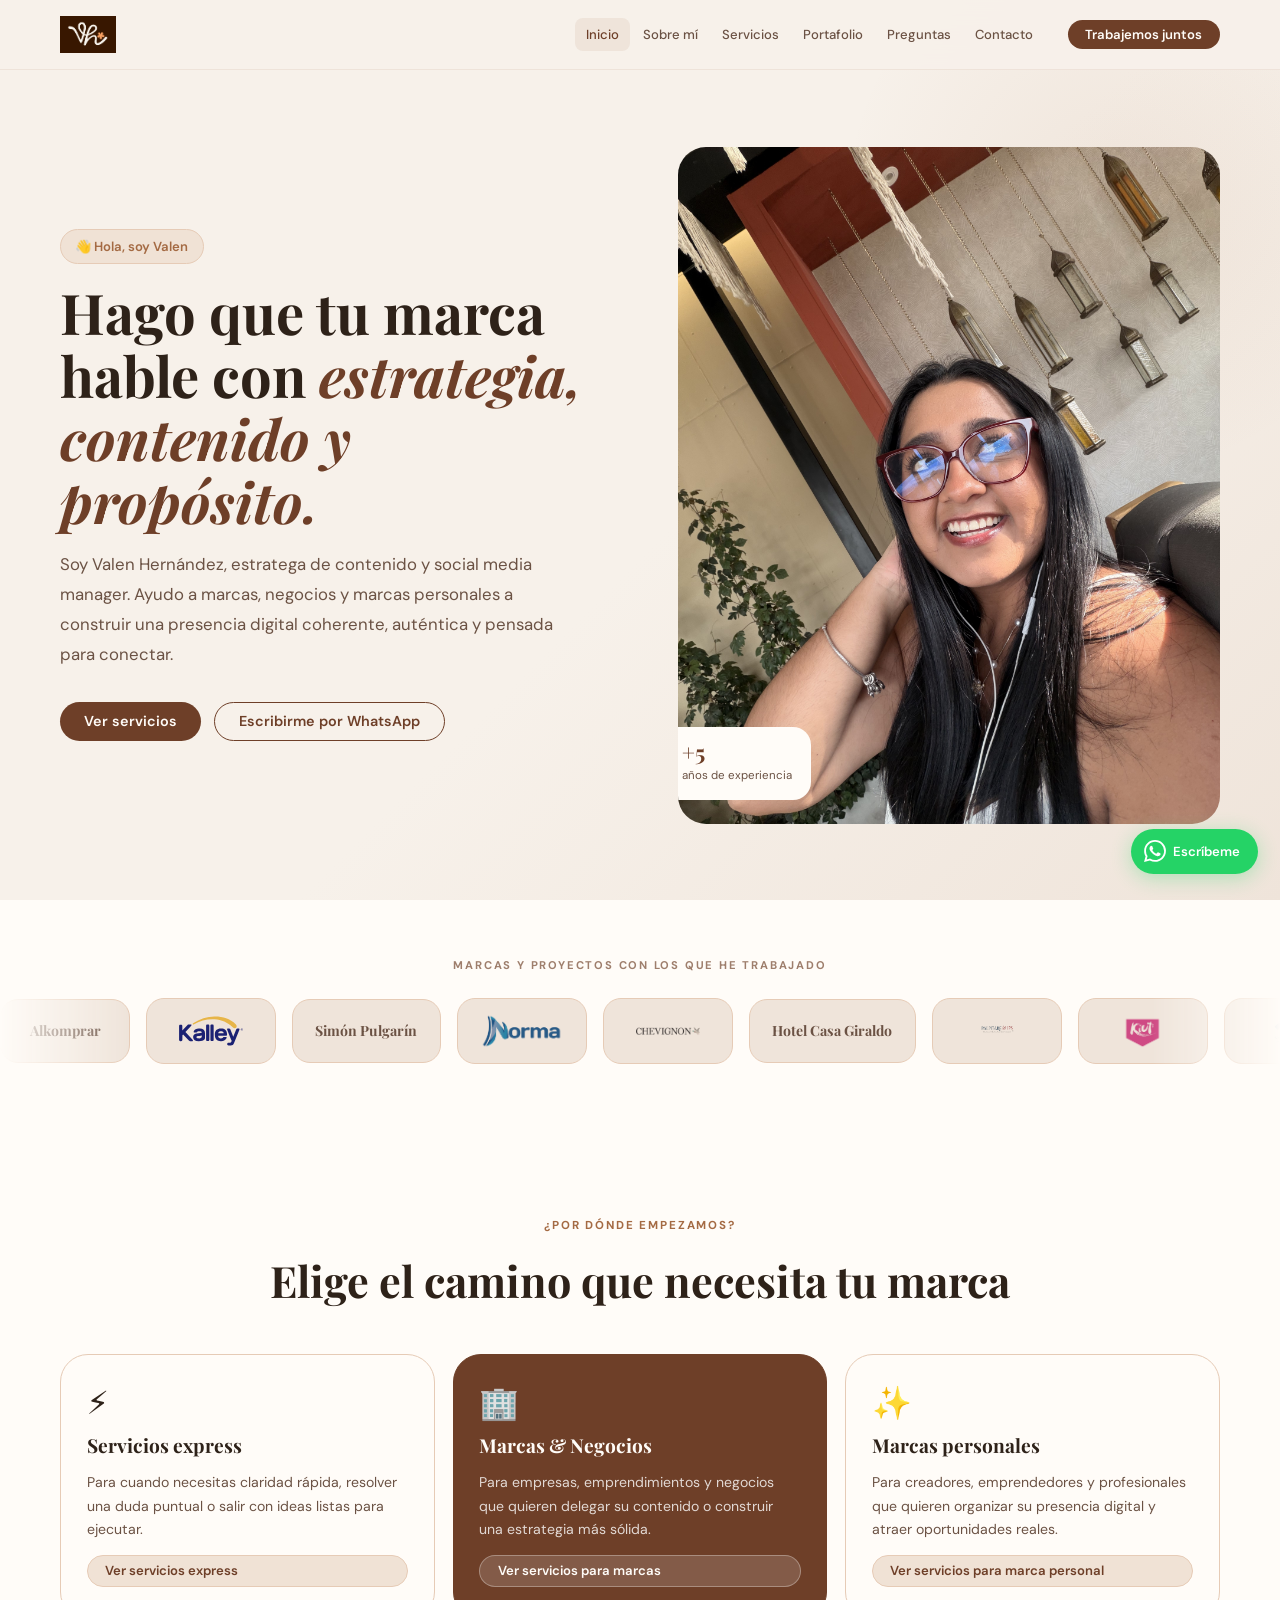
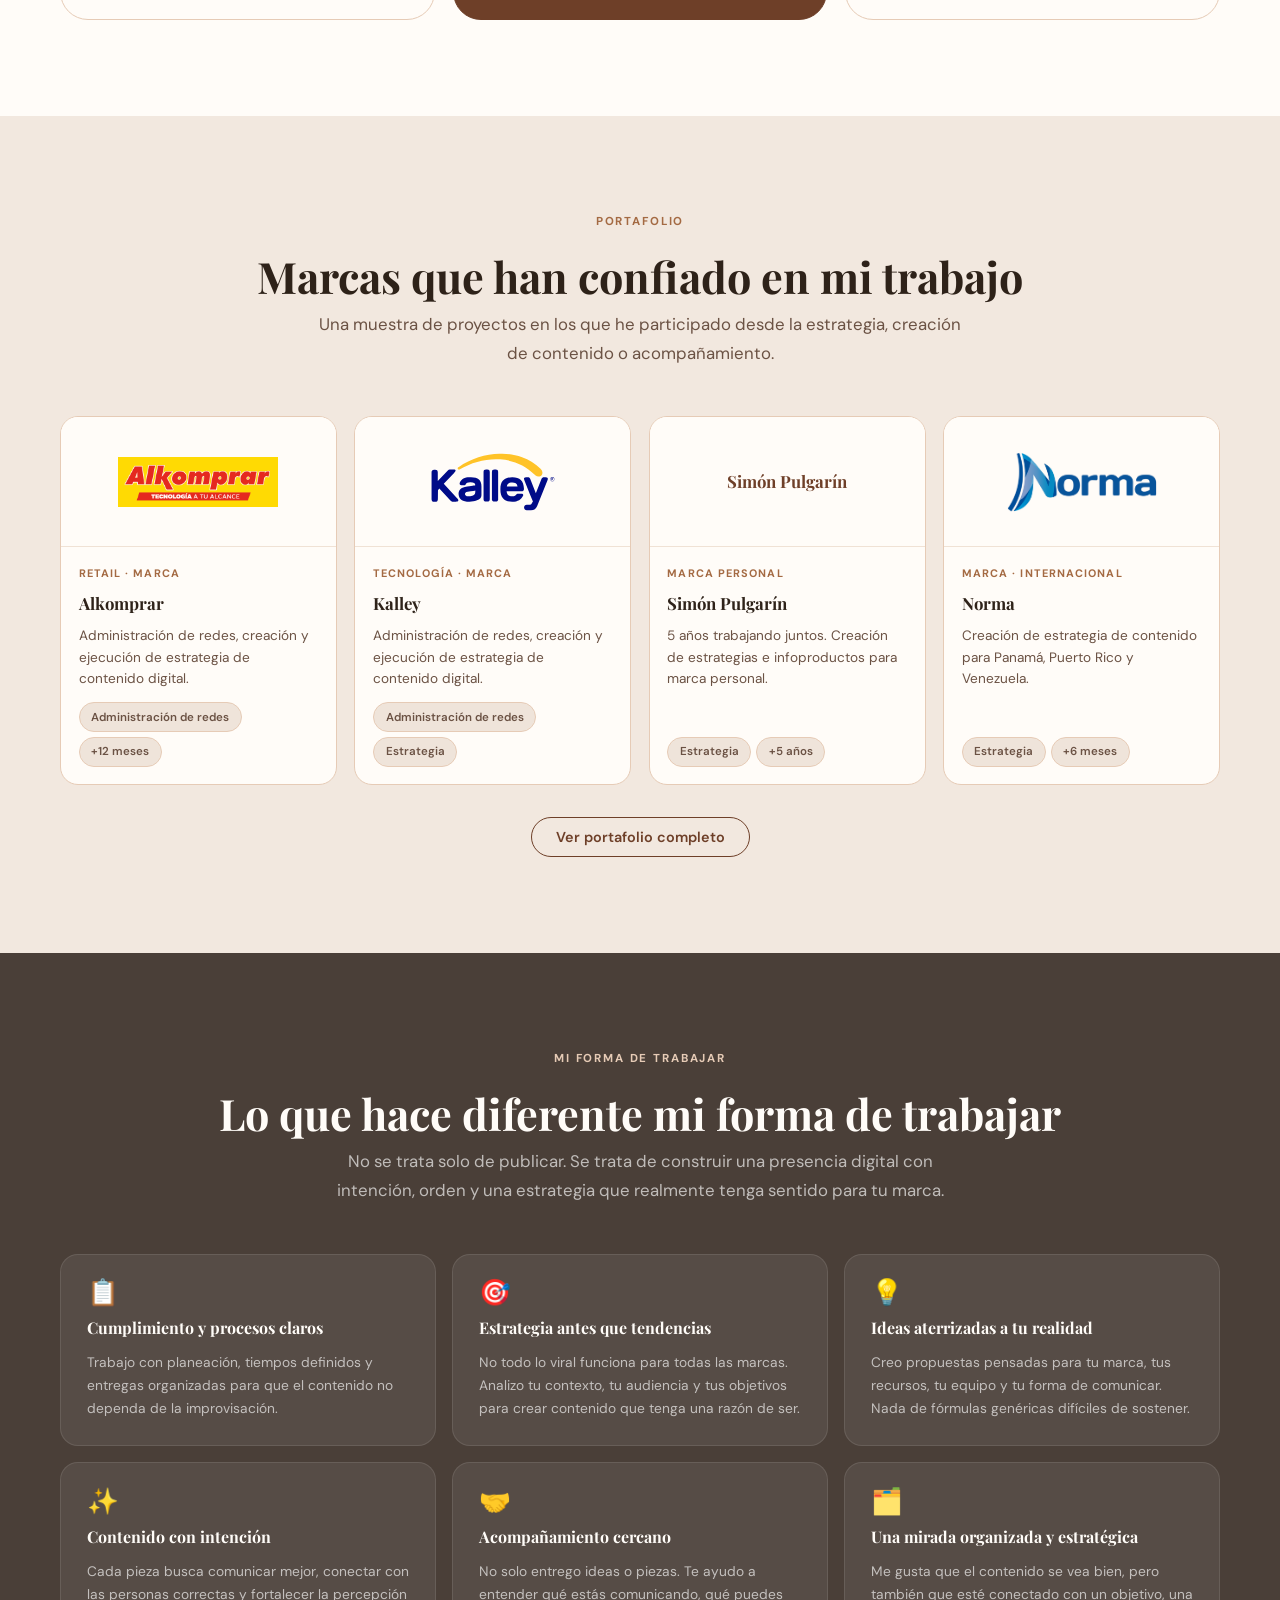
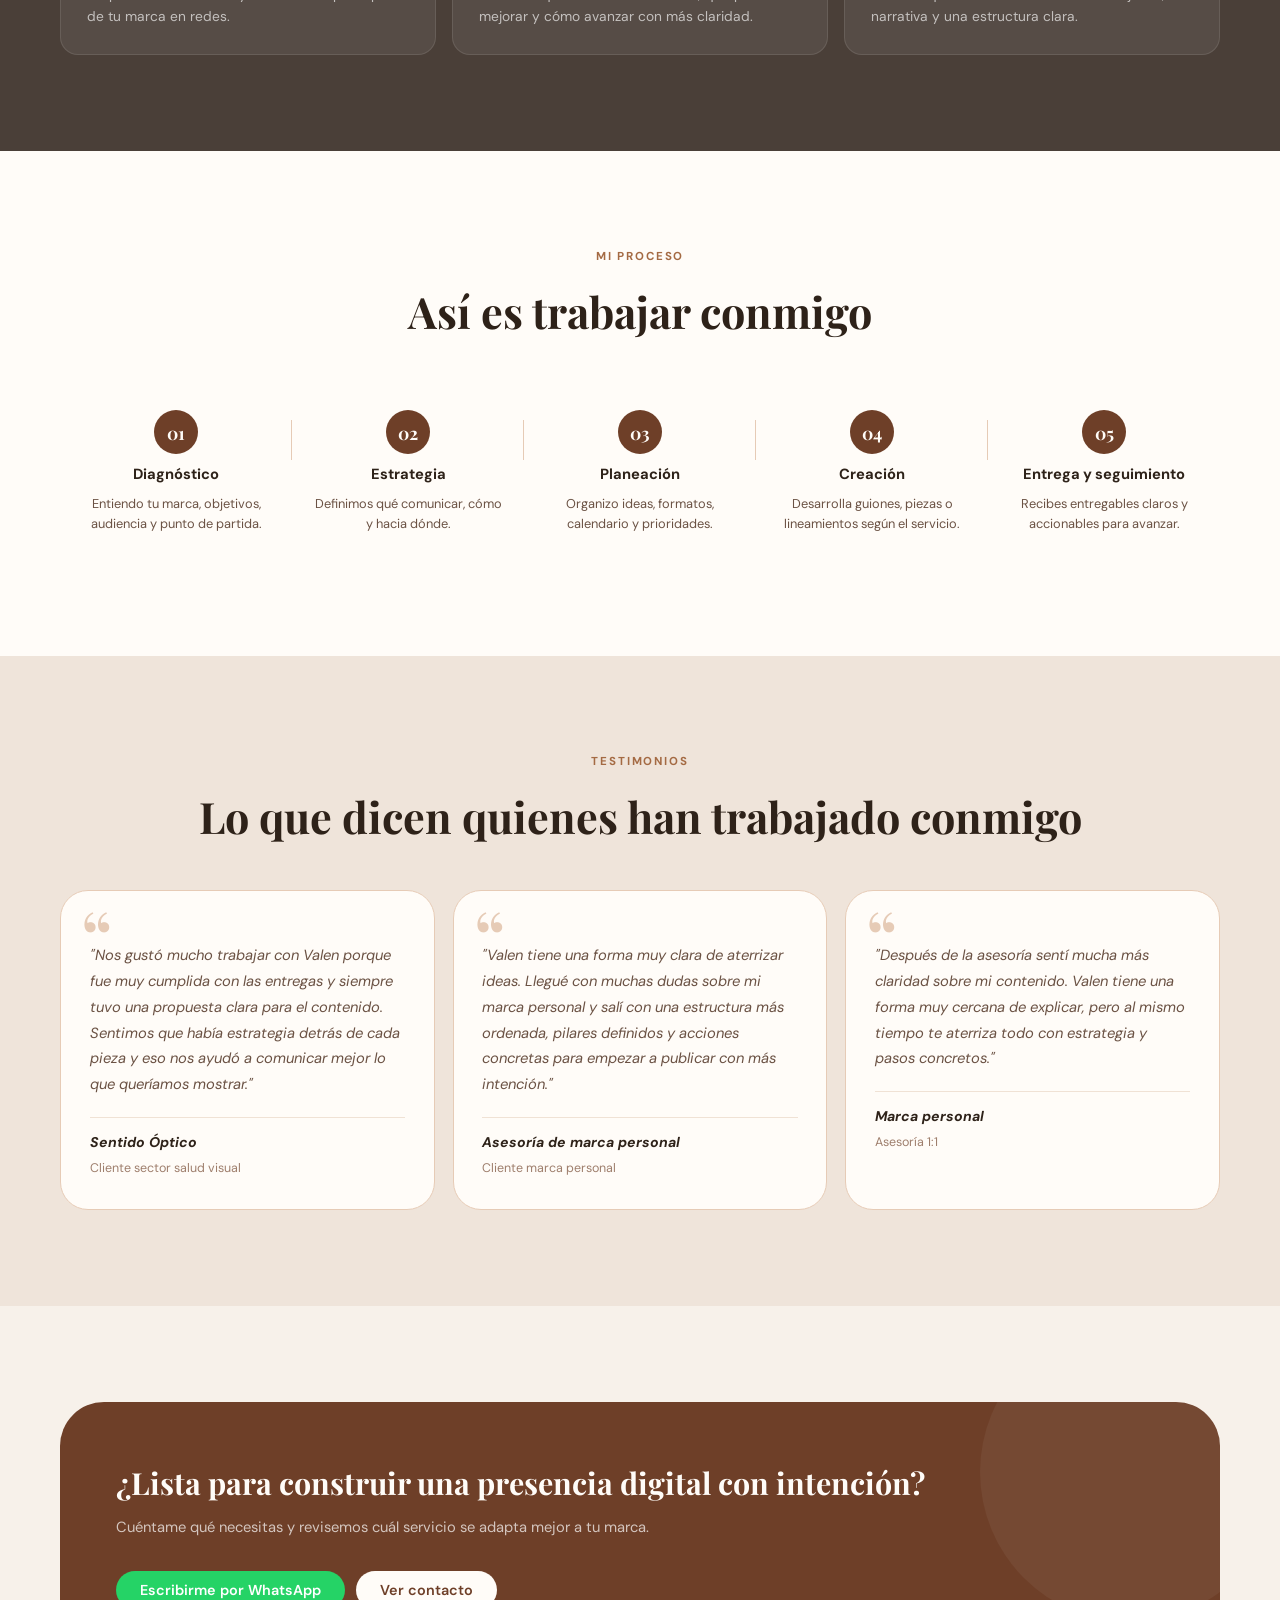
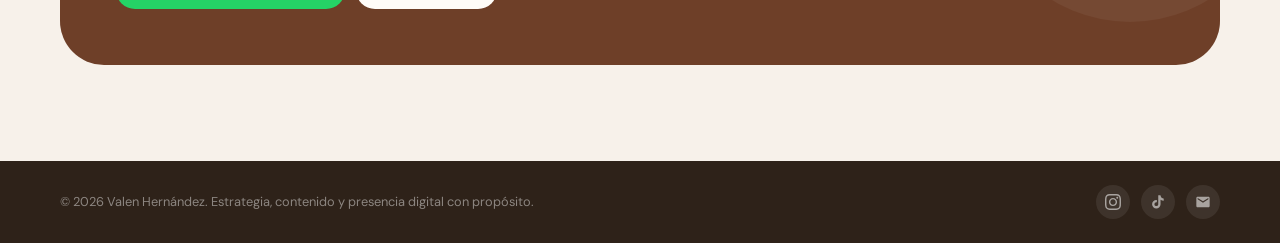
==== commit 4c7d68ff: "Fix portfolio order, video background, logo sizes" ====
--- a/index.html
+++ b/index.html
@@ -120,20 +120,20 @@
     </div>
     <div class="portfolio-grid">
       <div class="portfolio-card reveal" onclick="window.location.href='portafolio.html'">
-        <div class="portfolio-card__thumb"><img src="assets/logos/palpitare.png" alt="Palpitare" /><div class="portfolio-card__overlay"><span>Ver más →</span></div></div>
-        <div class="portfolio-card__body"><span class="portfolio-card__cat">Salud · Redes sociales</span><h3 class="portfolio-card__name">Palpitare</h3><p class="portfolio-card__desc">Administración de redes sociales, creación y ejecución de estrategia de contenido educativo.</p><div class="portfolio-card__chips"><span class="chip">Estrategia</span><span class="chip">Redes</span></div></div>
+        <div class="portfolio-card__thumb"><img src="assets/logos/alkomprar.png" alt="Alkomprar" /><div class="portfolio-card__overlay"><span>Ver más →</span></div></div>
+        <div class="portfolio-card__body"><span class="portfolio-card__cat">Retail · Marca</span><h3 class="portfolio-card__name">Alkomprar</h3><p class="portfolio-card__desc">Administración de redes, creación y ejecución de estrategia de contenido digital.</p><div class="portfolio-card__chips"><span class="chip">Administración de redes</span><span class="chip">+12 meses</span></div></div>
+      </div>
+      <div class="portfolio-card reveal" onclick="window.location.href='portafolio.html'">
+        <div class="portfolio-card__thumb"><img src="assets/logos/kalley.svg" alt="Kalley" /><div class="portfolio-card__overlay"><span>Ver más →</span></div></div>
+        <div class="portfolio-card__body"><span class="portfolio-card__cat">Tecnología · Marca</span><h3 class="portfolio-card__name">Kalley</h3><p class="portfolio-card__desc">Administración de redes, creación y ejecución de estrategia de contenido digital.</p><div class="portfolio-card__chips"><span class="chip">Administración de redes</span><span class="chip">Estrategia</span></div></div>
       </div>
       <div class="portfolio-card reveal" onclick="window.location.href='portafolio.html'">
         <div class="portfolio-card__thumb portfolio-card__thumb--text">Simón Pulgarín<div class="portfolio-card__overlay"><span>Ver más →</span></div></div>
-        <div class="portfolio-card__body"><span class="portfolio-card__cat">Marca personal</span><h3 class="portfolio-card__name">Simón Pulgarín</h3><p class="portfolio-card__desc">5 años trabajando juntos. Creación de estrategias e infoproductos para marca personal.</p><div class="portfolio-card__chips"><span class="chip">Estrategia</span><span class="chip">Infoproductos</span><span class="chip">+5 años</span></div></div>
+        <div class="portfolio-card__body"><span class="portfolio-card__cat">Marca personal</span><h3 class="portfolio-card__name">Simón Pulgarín</h3><p class="portfolio-card__desc">5 años trabajando juntos. Creación de estrategias e infoproductos para marca personal.</p><div class="portfolio-card__chips"><span class="chip">Estrategia</span><span class="chip">+5 años</span></div></div>
       </div>
       <div class="portfolio-card reveal" onclick="window.location.href='portafolio.html'">
         <div class="portfolio-card__thumb"><img src="assets/logos/norma.png" alt="Norma" /><div class="portfolio-card__overlay"><span>Ver más →</span></div></div>
         <div class="portfolio-card__body"><span class="portfolio-card__cat">Marca · Internacional</span><h3 class="portfolio-card__name">Norma</h3><p class="portfolio-card__desc">Creación de estrategia de contenido para Panamá, Puerto Rico y Venezuela.</p><div class="portfolio-card__chips"><span class="chip">Estrategia</span><span class="chip">+6 meses</span></div></div>
-      </div>
-      <div class="portfolio-card reveal" onclick="window.location.href='portafolio.html'">
-        <div class="portfolio-card__thumb portfolio-card__thumb--text">Daniela Salazar<div class="portfolio-card__overlay"><span>Ver más →</span></div></div>
-        <div class="portfolio-card__body"><span class="portfolio-card__cat">Marca personal · UGC</span><h3 class="portfolio-card__name">Daniela Salazar</h3><p class="portfolio-card__desc">Project manager del curso UGC. Acompañamiento en estructura, contenido y lanzamiento.</p><div class="portfolio-card__chips"><span class="chip">Curso</span><span class="chip">UGC</span></div></div>
       </div>
     </div>
     <div style="text-align:center;margin-top:2rem" class="reveal"><a href="portafolio.html" class="btn btn-outline">Ver portafolio completo</a></div>
--- a/styles.css
+++ b/styles.css
@@ -666,7 +666,7 @@
 }
 .video-mockup__phone {
   width: 175px; height: 310px; border-radius: 26px;
-  border: 3.5px solid var(--text); background: var(--bg-warm);
+  border: 3.5px solid var(--text); background: linear-gradient(160deg, #c4a882 0%, #8c6c52 100%);
   position: relative; overflow: hidden;
   box-shadow: 0 10px 36px rgba(0,0,0,.2), inset 0 0 0 1px rgba(255,255,255,.12);
   transition: transform .3s, box-shadow .3s;
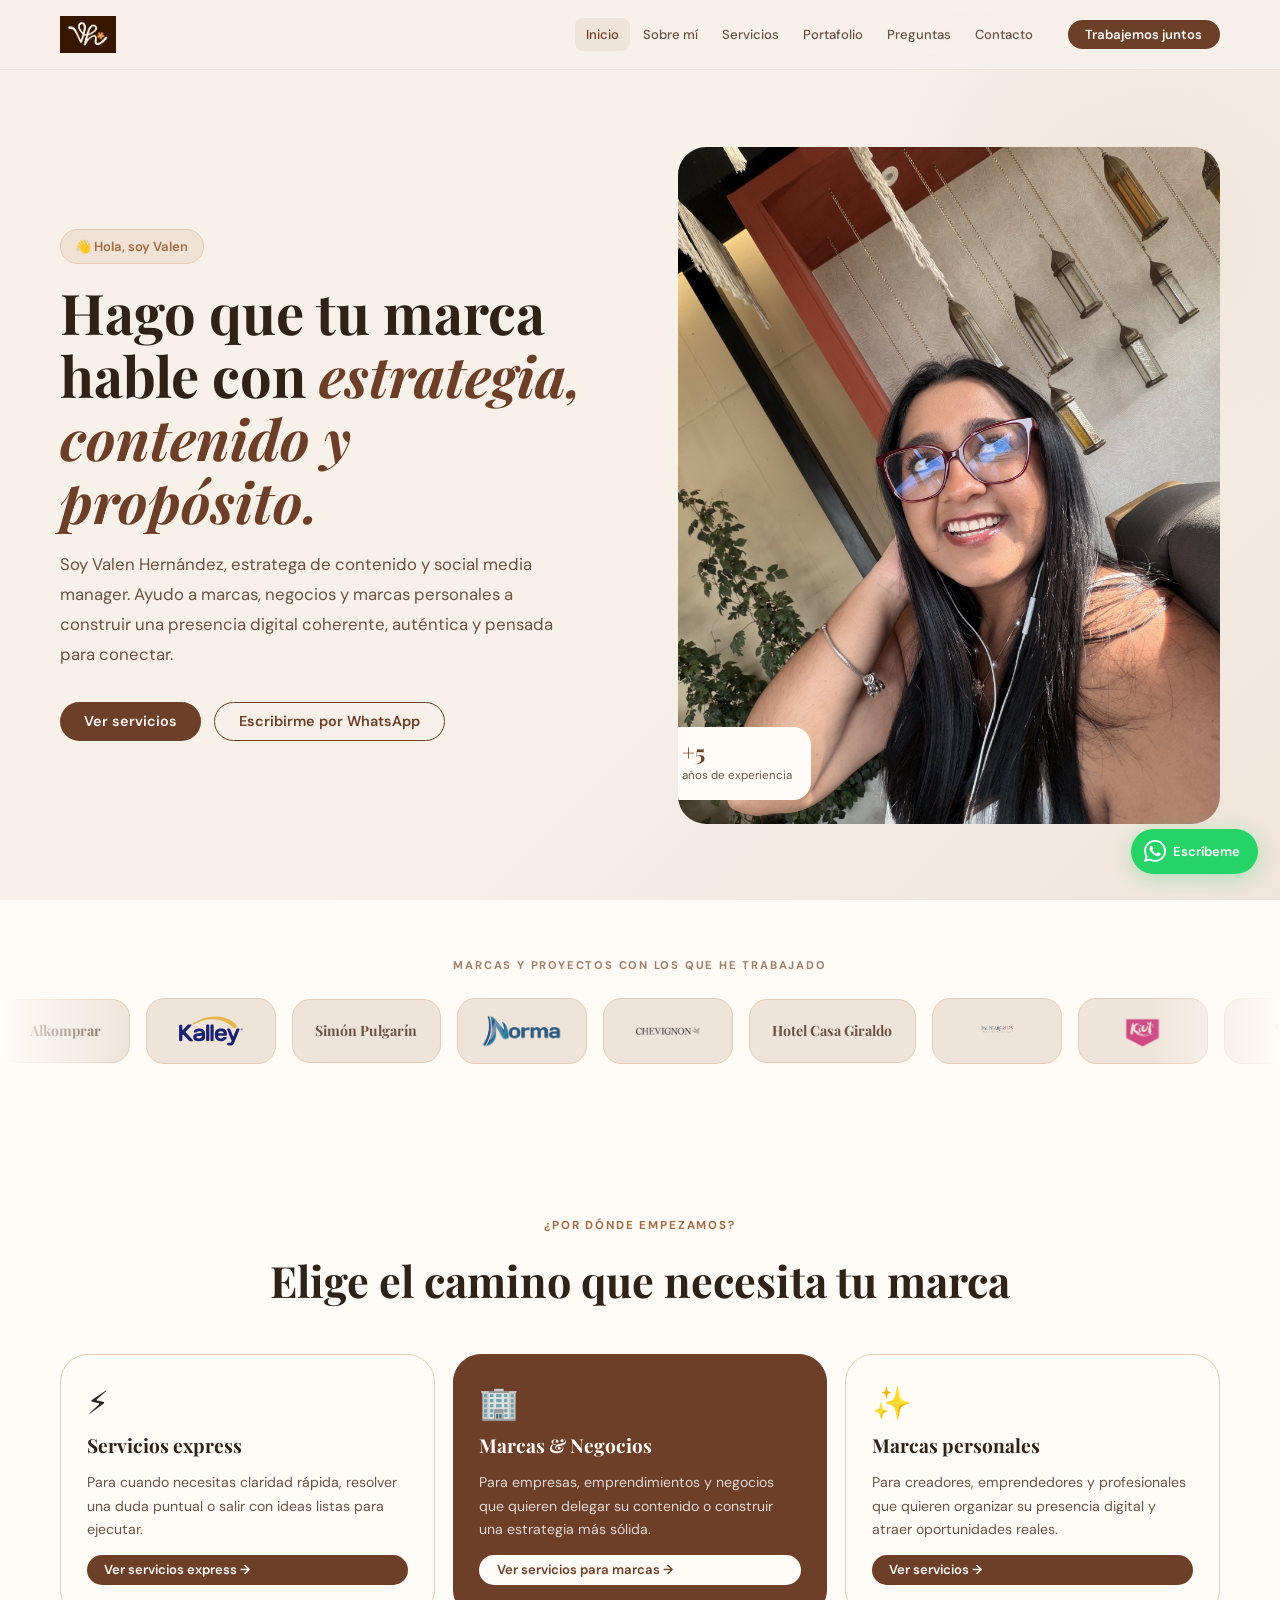
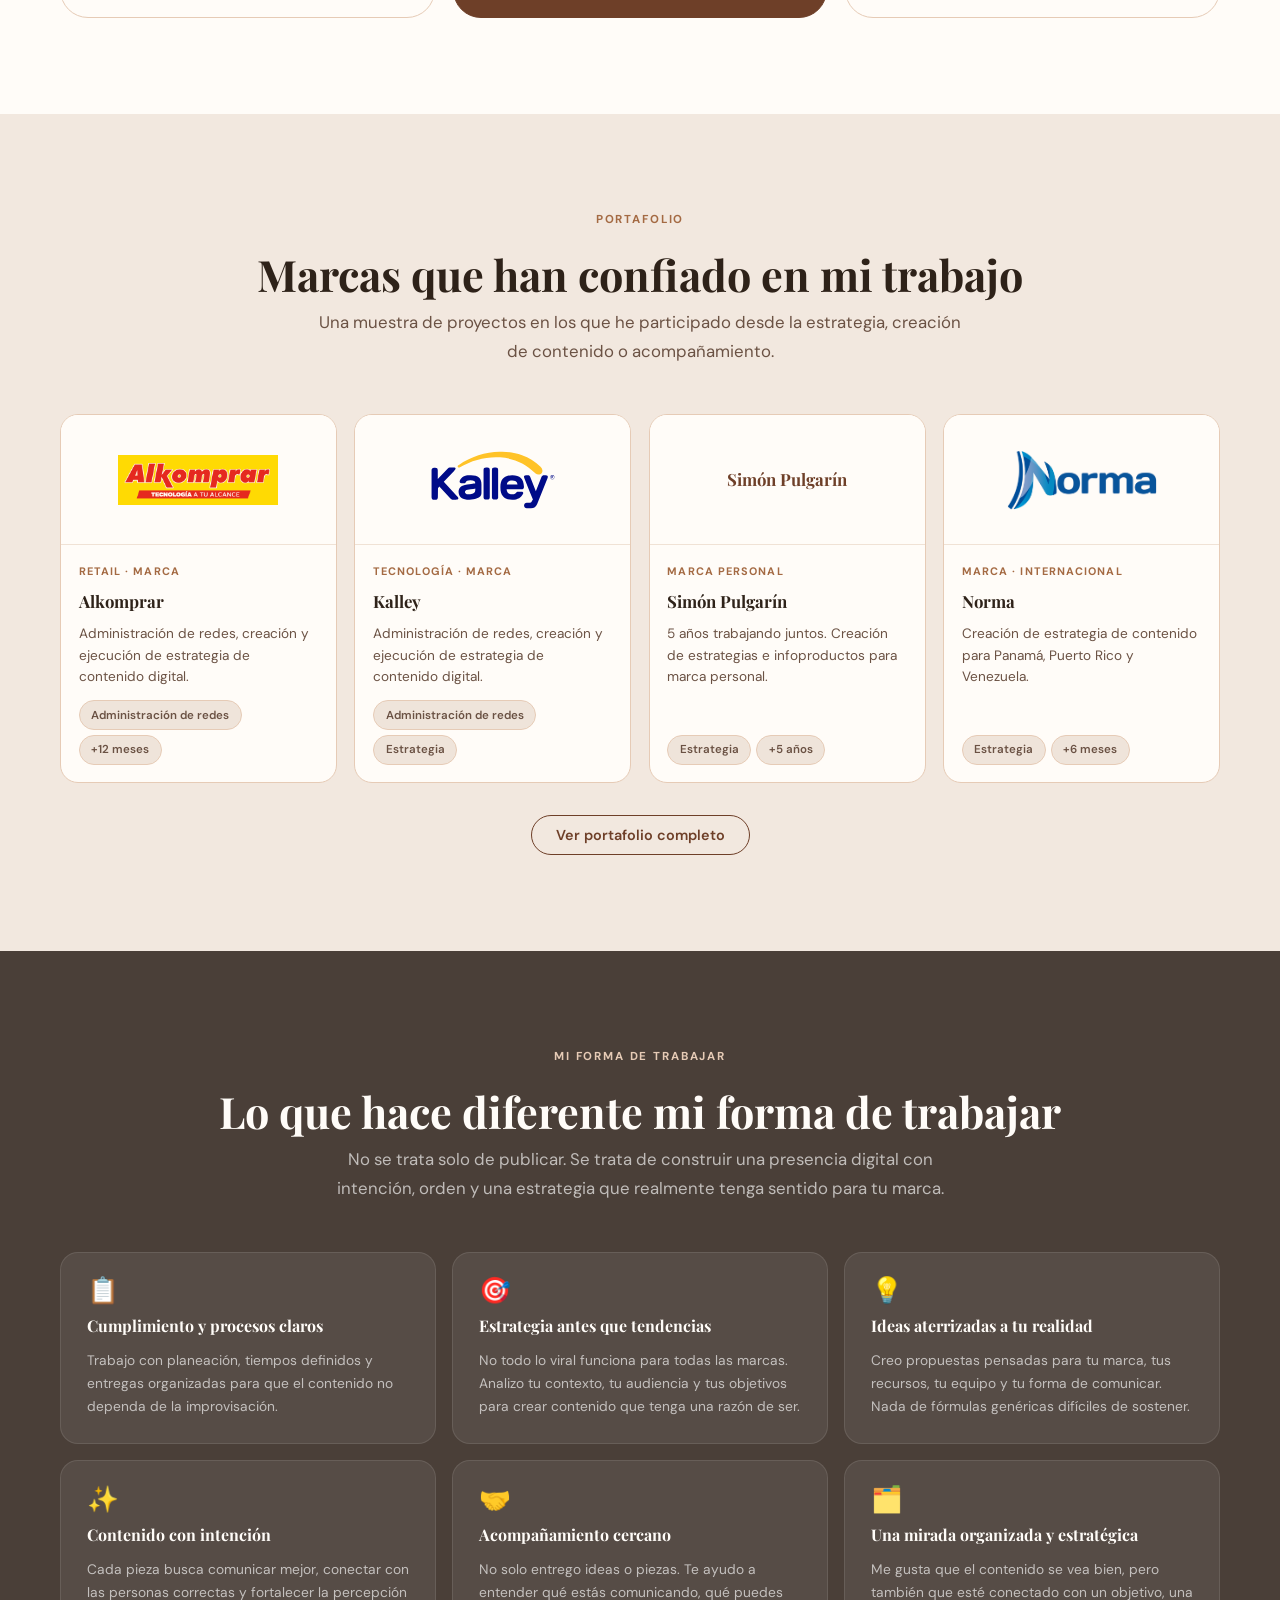
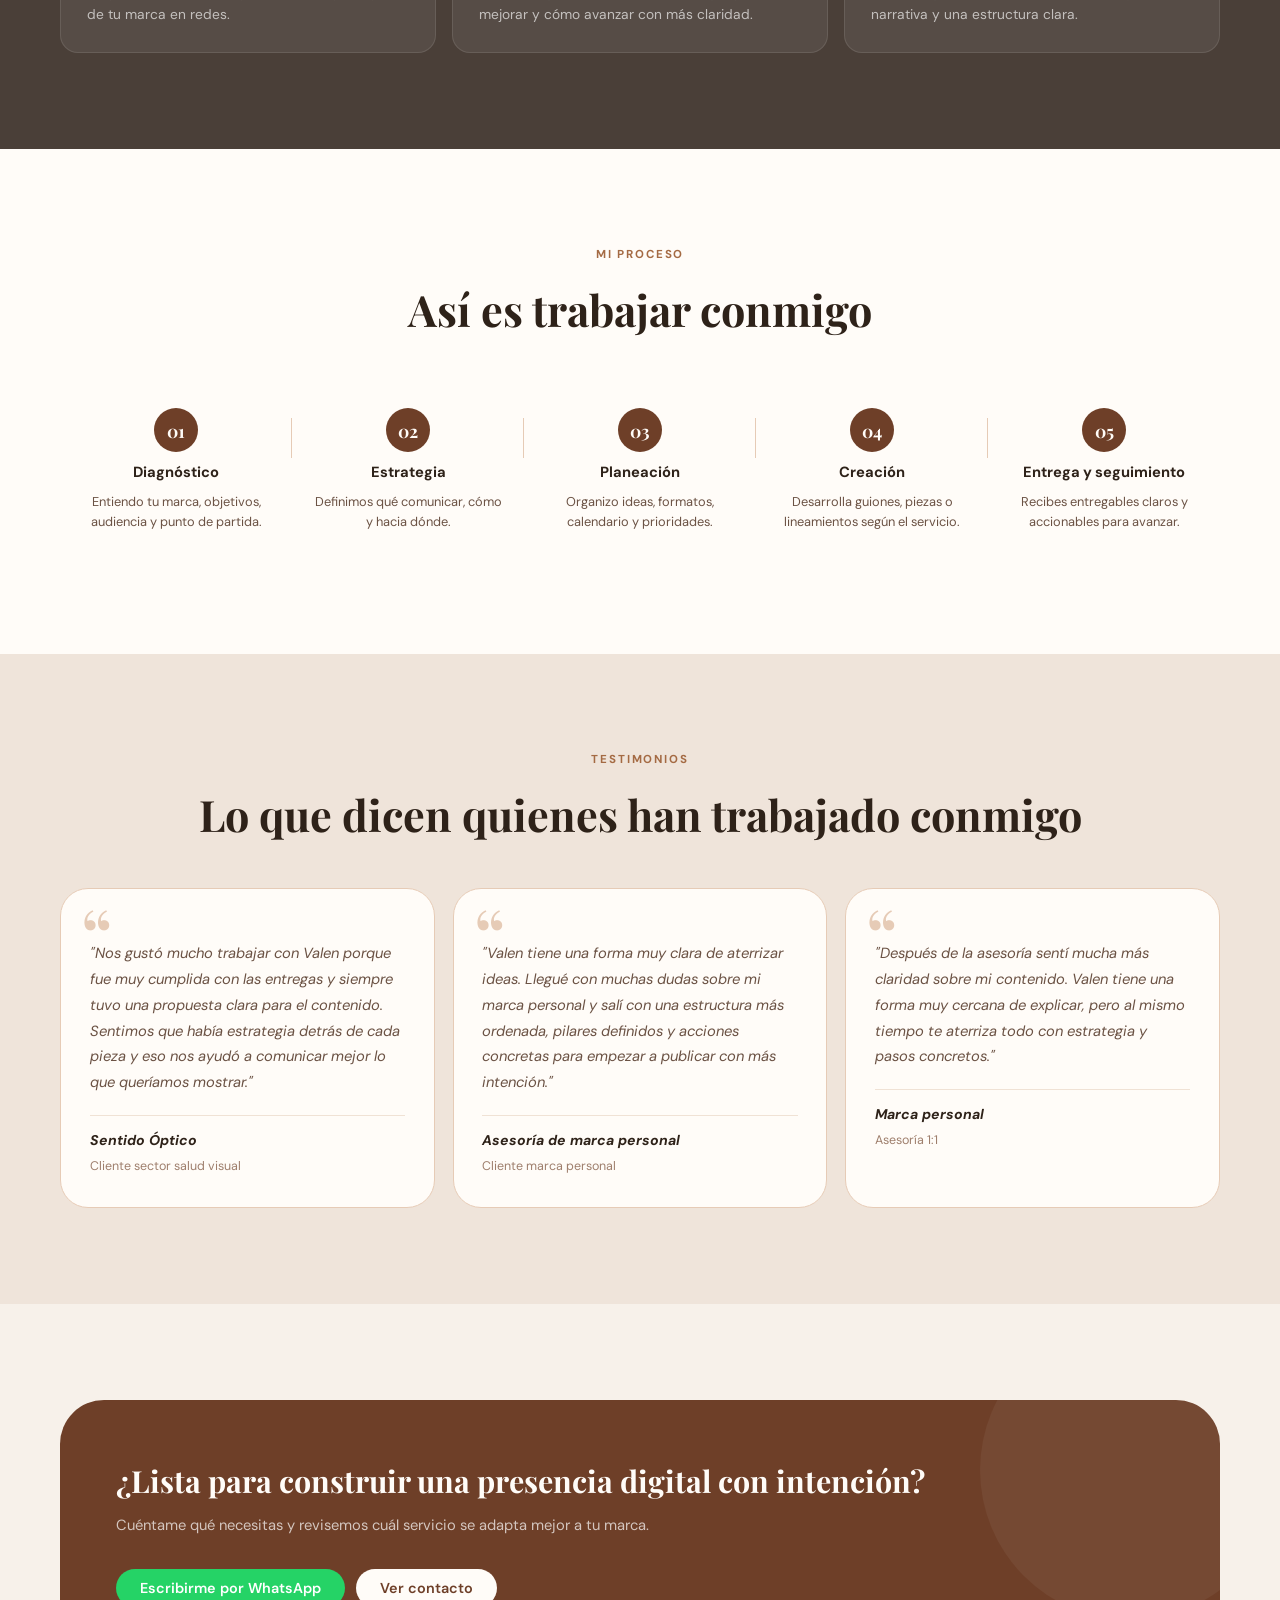
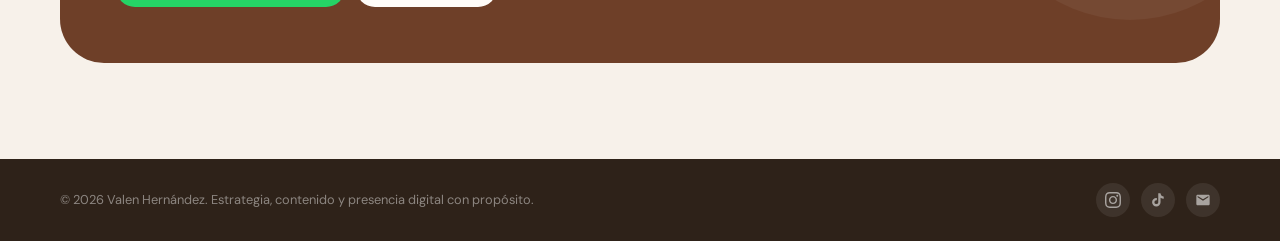
==== commit 503cfb0e: "Botones más claros en sección caminos" ====
--- a/index.html
+++ b/index.html
@@ -103,9 +103,9 @@
       <h2 class="section-title reveal">Elige el camino que necesita tu marca</h2>
     </div>
     <div class="paths-grid">
-      <div class="path-card reveal"><div class="path-card__icon">⚡</div><h3 class="path-card__title">Servicios express</h3><p class="path-card__desc">Para cuando necesitas claridad rápida, resolver una duda puntual o salir con ideas listas para ejecutar.</p><a href="servicios.html#express" class="btn btn-cream btn-sm">Ver servicios express</a></div>
-      <div class="path-card path-card--featured reveal"><div class="path-card__icon">🏢</div><h3 class="path-card__title">Marcas &amp; Negocios</h3><p class="path-card__desc">Para empresas, emprendimientos y negocios que quieren delegar su contenido o construir una estrategia más sólida.</p><a href="servicios.html#marcas" class="btn btn-cream btn-sm">Ver servicios para marcas</a></div>
-      <div class="path-card reveal"><div class="path-card__icon">✨</div><h3 class="path-card__title">Marcas personales</h3><p class="path-card__desc">Para creadores, emprendedores y profesionales que quieren organizar su presencia digital y atraer oportunidades reales.</p><a href="servicios.html#personal" class="btn btn-cream btn-sm">Ver servicios para marca personal</a></div>
+      <div class="path-card reveal"><div class="path-card__icon">⚡</div><h3 class="path-card__title">Servicios express</h3><p class="path-card__desc">Para cuando necesitas claridad rápida, resolver una duda puntual o salir con ideas listas para ejecutar.</p><a href="servicios.html" class="btn btn-primary btn-sm">Ver servicios express →</a></div>
+      <div class="path-card path-card--featured reveal"><div class="path-card__icon">🏢</div><h3 class="path-card__title">Marcas &amp; Negocios</h3><p class="path-card__desc">Para empresas, emprendimientos y negocios que quieren delegar su contenido o construir una estrategia más sólida.</p><a href="servicios.html" class="btn btn-white btn-sm">Ver servicios para marcas →</a></div>
+      <div class="path-card reveal"><div class="path-card__icon">✨</div><h3 class="path-card__title">Marcas personales</h3><p class="path-card__desc">Para creadores, emprendedores y profesionales que quieren organizar su presencia digital y atraer oportunidades reales.</p><a href="servicios.html" class="btn btn-primary btn-sm">Ver servicios →</a></div>
     </div>
   </div>
 </section>
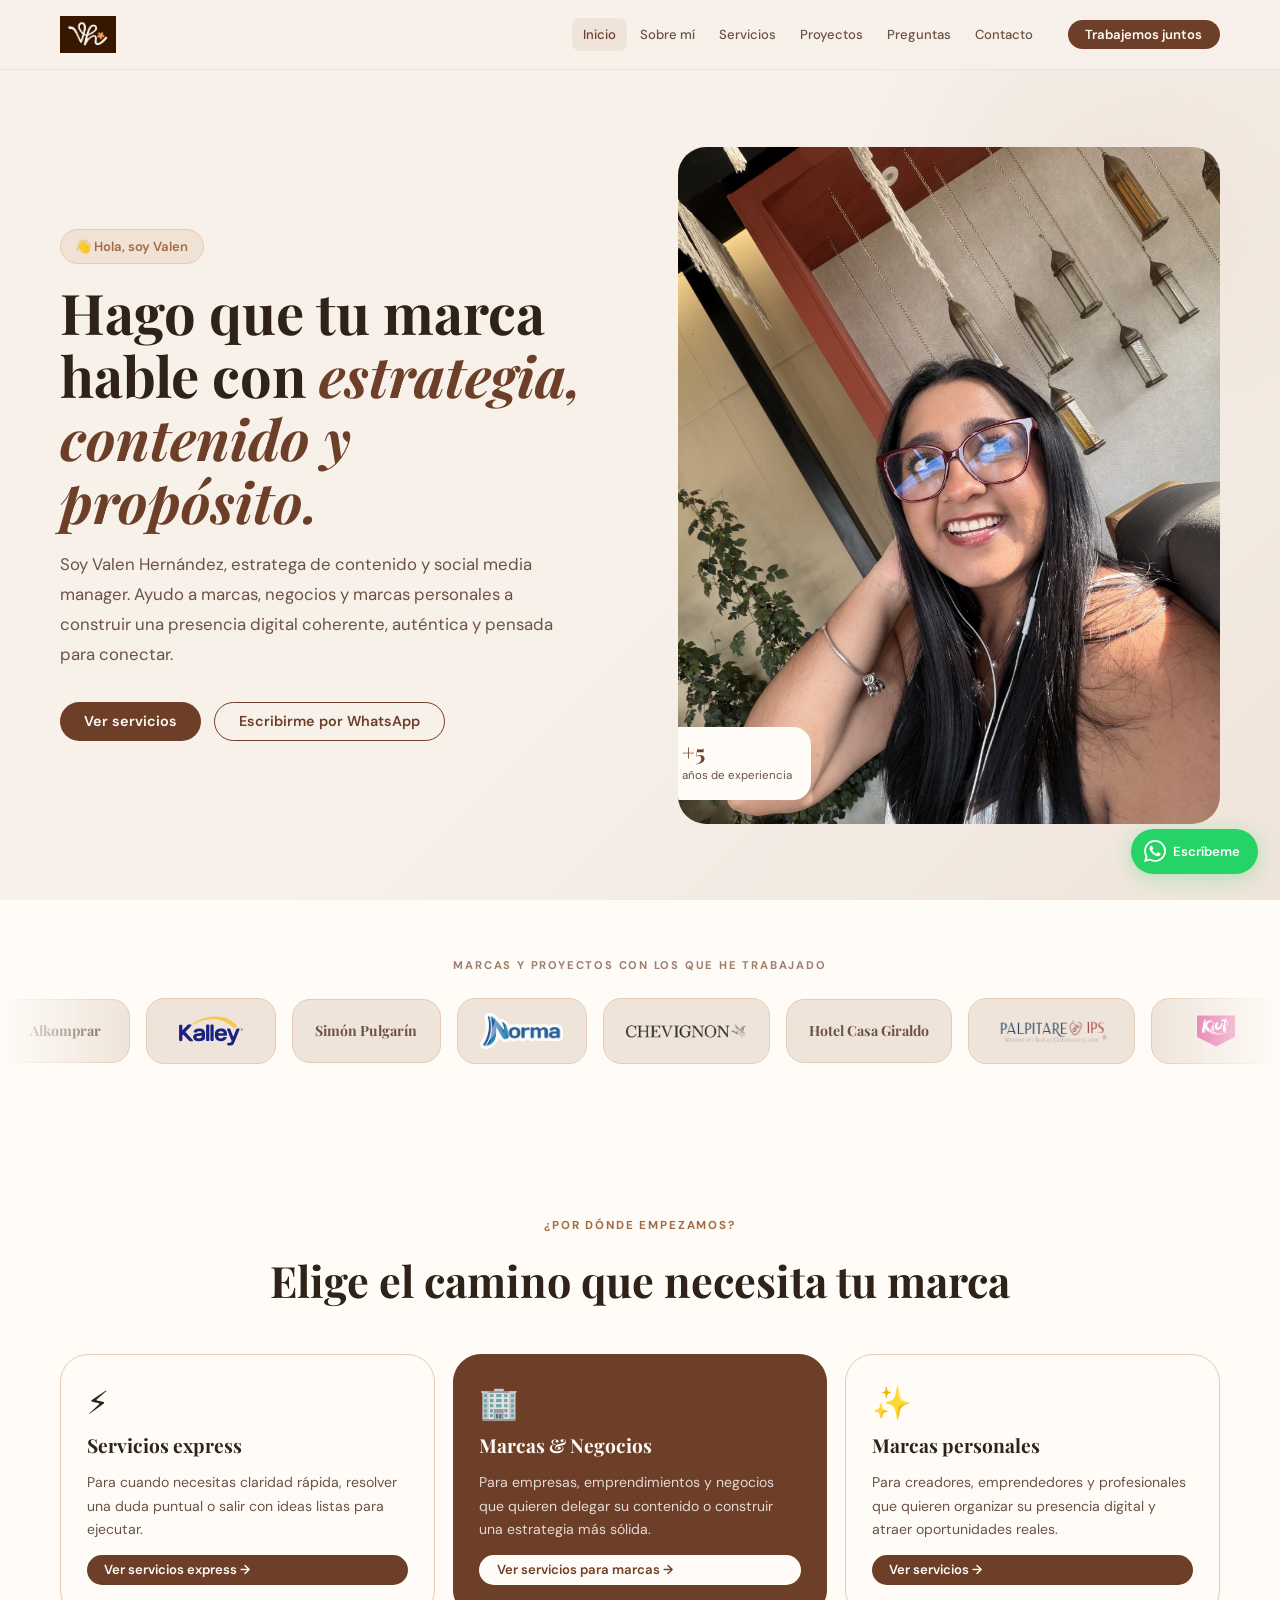
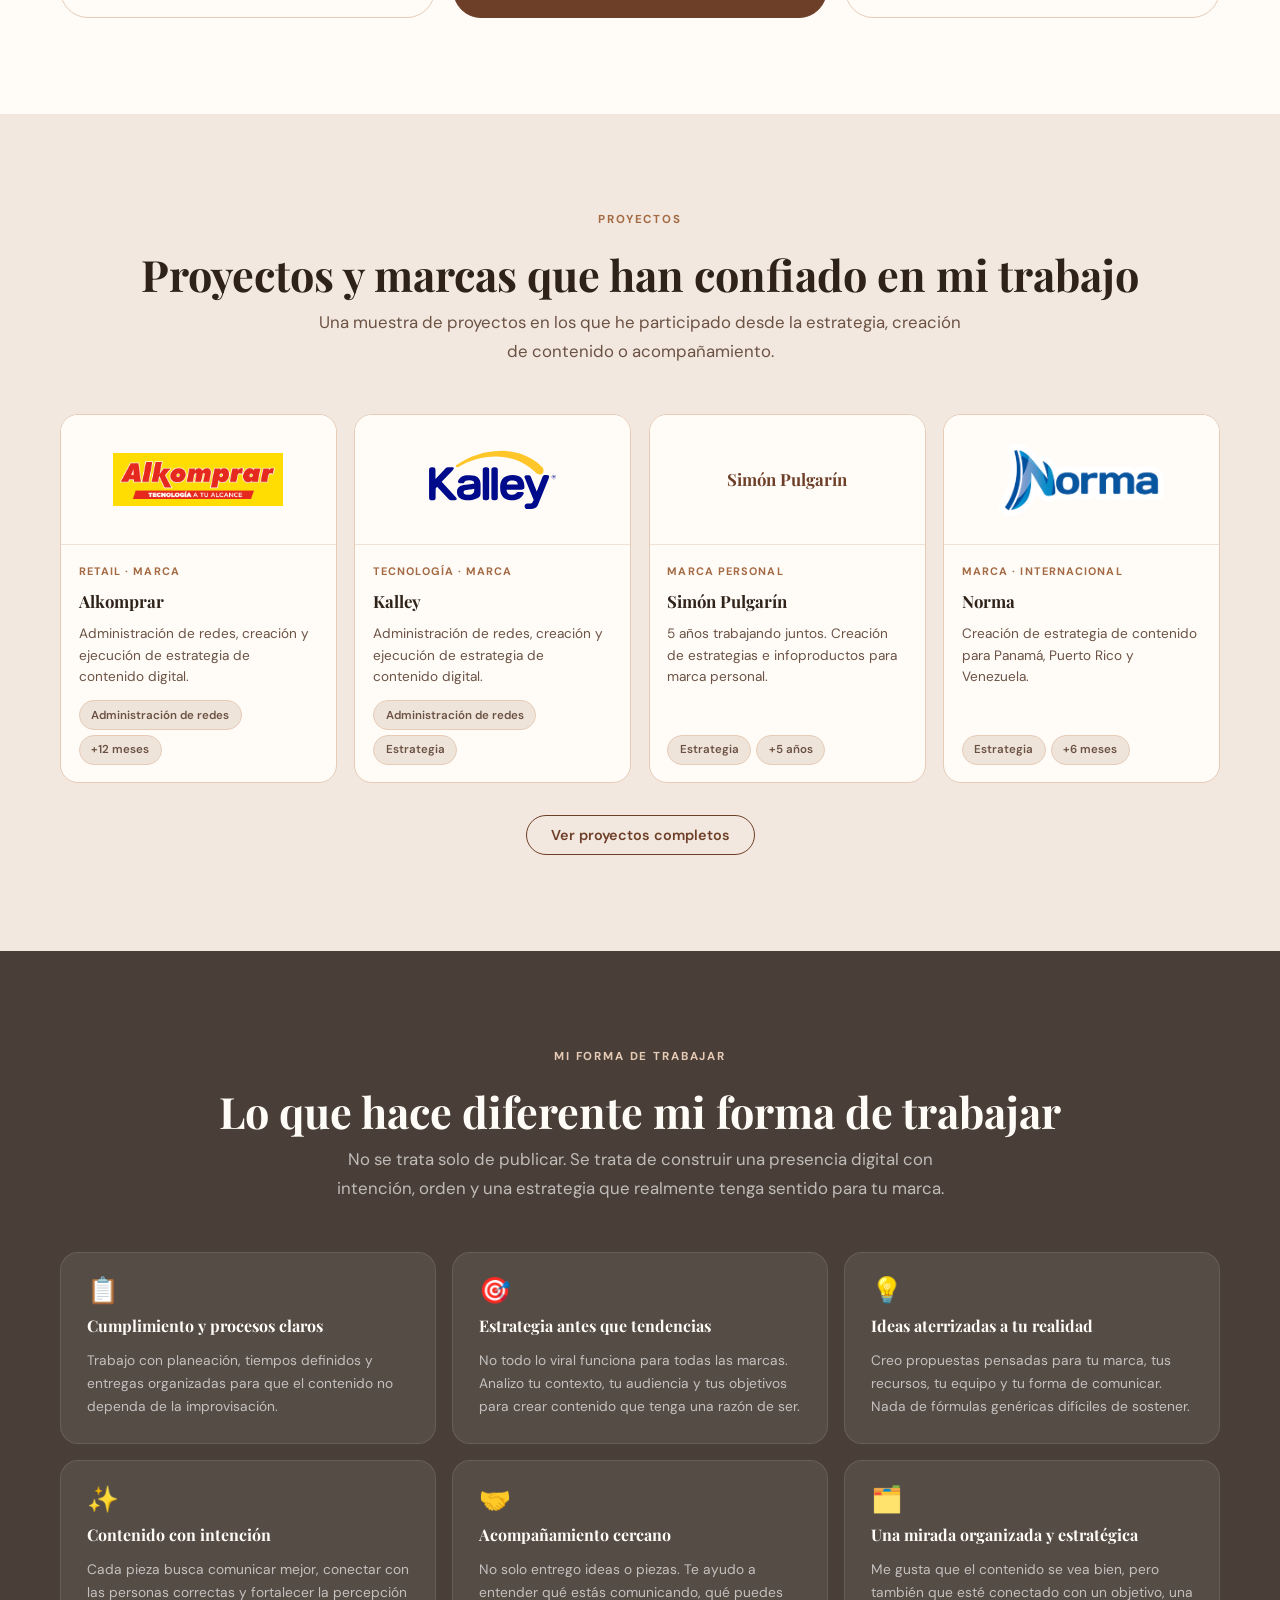
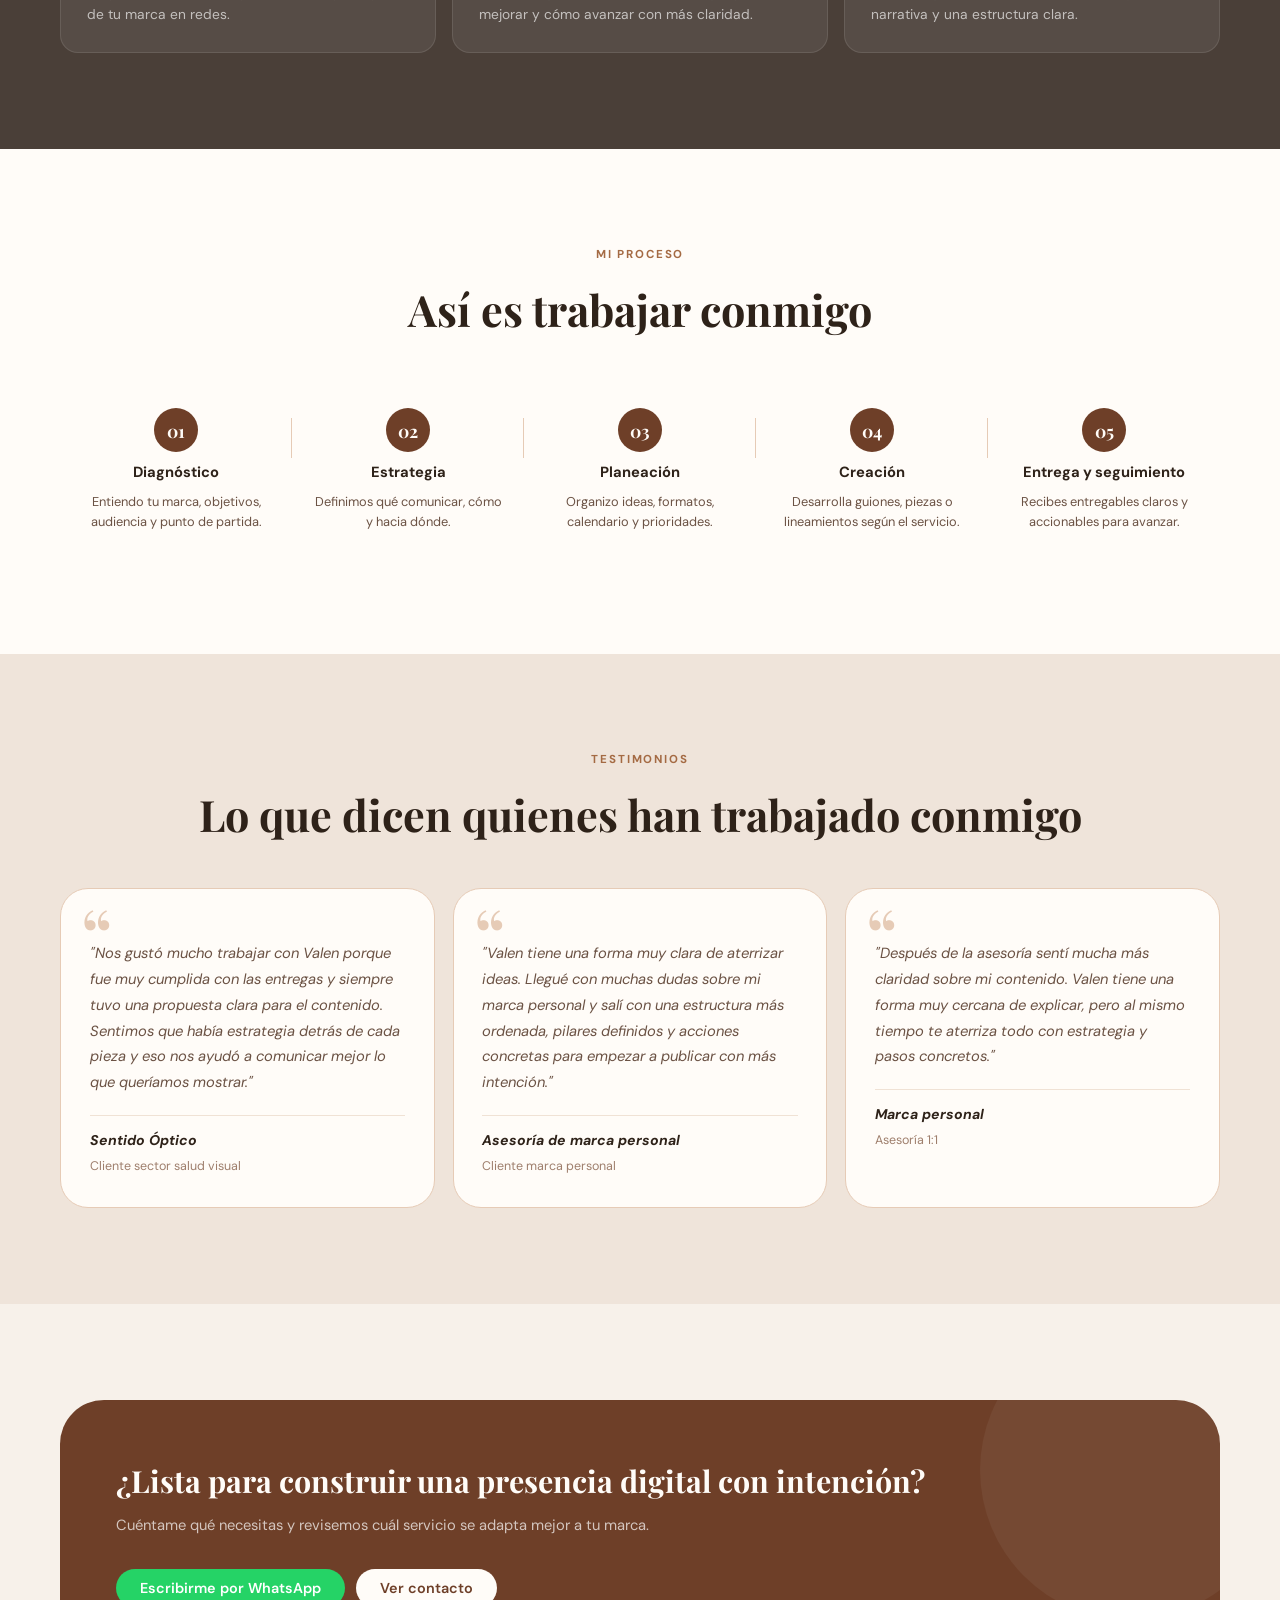
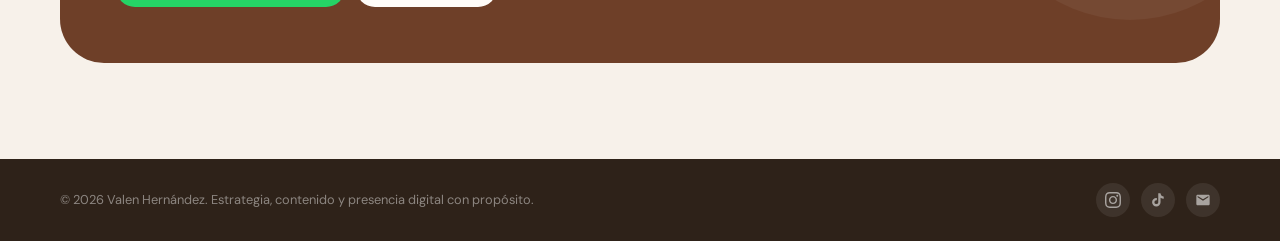
==== commit 84f6afef: "Renombrar Portafolio a Proyectos en toda la navegación" ====
--- a/index.html
+++ b/index.html
@@ -22,7 +22,7 @@
       <a href="index.html" class="nav-link active">Inicio</a>
       <a href="sobre-mi.html" class="nav-link">Sobre mí</a>
       <a href="servicios.html" class="nav-link">Servicios</a>
-      <a href="portafolio.html" class="nav-link">Portafolio</a>
+      <a href="portafolio.html" class="nav-link">Proyectos</a>
       <a href="faq.html" class="nav-link">Preguntas</a>
       <a href="contacto.html" class="nav-link">Contacto</a>
     </nav>
@@ -34,7 +34,7 @@
   <a href="index.html" class="nav-link">Inicio</a>
   <a href="sobre-mi.html" class="nav-link">Sobre mí</a>
   <a href="servicios.html" class="nav-link">Servicios</a>
-  <a href="portafolio.html" class="nav-link">Portafolio</a>
+  <a href="portafolio.html" class="nav-link">Proyectos</a>
   <a href="faq.html" class="nav-link">Preguntas frecuentes</a>
   <a href="contacto.html" class="nav-link">Contacto</a>
   <a href="https://wa.me/573104704939?text=Hola%20Valen%2C%20quiero%20información%20sobre%20tus%20servicios" class="btn btn-primary" target="_blank" rel="noopener">Escribirme por WhatsApp</a>
@@ -114,8 +114,8 @@
 <section class="section section--bg-section" aria-label="Portafolio destacado">
   <div class="container">
     <div class="section__head centered">
-      <span class="section-label reveal">Portafolio</span>
-      <h2 class="section-title reveal">Marcas que han confiado en mi trabajo</h2>
+      <span class="section-label reveal">Proyectos</span>
+      <h2 class="section-title reveal">Proyectos y marcas que han confiado en mi trabajo</h2>
       <p class="section-subtitle reveal">Una muestra de proyectos en los que he participado desde la estrategia, creación de contenido o acompañamiento.</p>
     </div>
     <div class="portfolio-grid">
@@ -136,7 +136,7 @@
         <div class="portfolio-card__body"><span class="portfolio-card__cat">Marca · Internacional</span><h3 class="portfolio-card__name">Norma</h3><p class="portfolio-card__desc">Creación de estrategia de contenido para Panamá, Puerto Rico y Venezuela.</p><div class="portfolio-card__chips"><span class="chip">Estrategia</span><span class="chip">+6 meses</span></div></div>
       </div>
     </div>
-    <div style="text-align:center;margin-top:2rem" class="reveal"><a href="portafolio.html" class="btn btn-outline">Ver portafolio completo</a></div>
+    <div style="text-align:center;margin-top:2rem" class="reveal"><a href="portafolio.html" class="btn btn-outline">Ver proyectos completos</a></div>
   </div>
 </section>
 
--- a/styles.css
+++ b/styles.css
@@ -357,7 +357,6 @@
   object-fit: contain;
   filter: grayscale(15%); opacity: .9;
   display: block;
-  mix-blend-mode: multiply;
 }
 .carousel-item--text {
   font-family: var(--font-heading); font-size: .88rem;
@@ -418,9 +417,8 @@
   border-bottom: 1px solid var(--cream-light);
 }
 .portfolio-card__thumb img {
-  max-height: 70px; max-width: 160px;
+  max-height: 72px; max-width: 170px;
   width: auto; height: auto; object-fit: contain;
-  mix-blend-mode: multiply;
 }
 .portfolio-card__thumb--text {
   font-family: var(--font-heading); font-size: 1.05rem;
@@ -598,11 +596,12 @@
   width: fit-content; margin-bottom: 2.5rem;
 }
 .service-tab {
-  padding: .5rem 1.1rem; border-radius: 50px;
-  font-size: .85rem; font-weight: 600; color: var(--text-mid);
-  transition: background .2s, color .2s; cursor: pointer;
-}
-.service-tab.active, .service-tab:hover { background: var(--brown); color: var(--white); }
+  padding: .55rem 1.2rem; border-radius: 50px;
+  font-size: .85rem; font-weight: 600; color: var(--brown);
+  border: 2px solid var(--cream); background: var(--white);
+  transition: background .2s, color .2s, border-color .2s; cursor: pointer;
+}
+.service-tab.active, .service-tab:hover { background: var(--brown); color: var(--white); border-color: var(--brown); }
 .service-panel { display: none; }
 .service-panel.active { display: block; animation: fadeIn .3s ease; }
 
